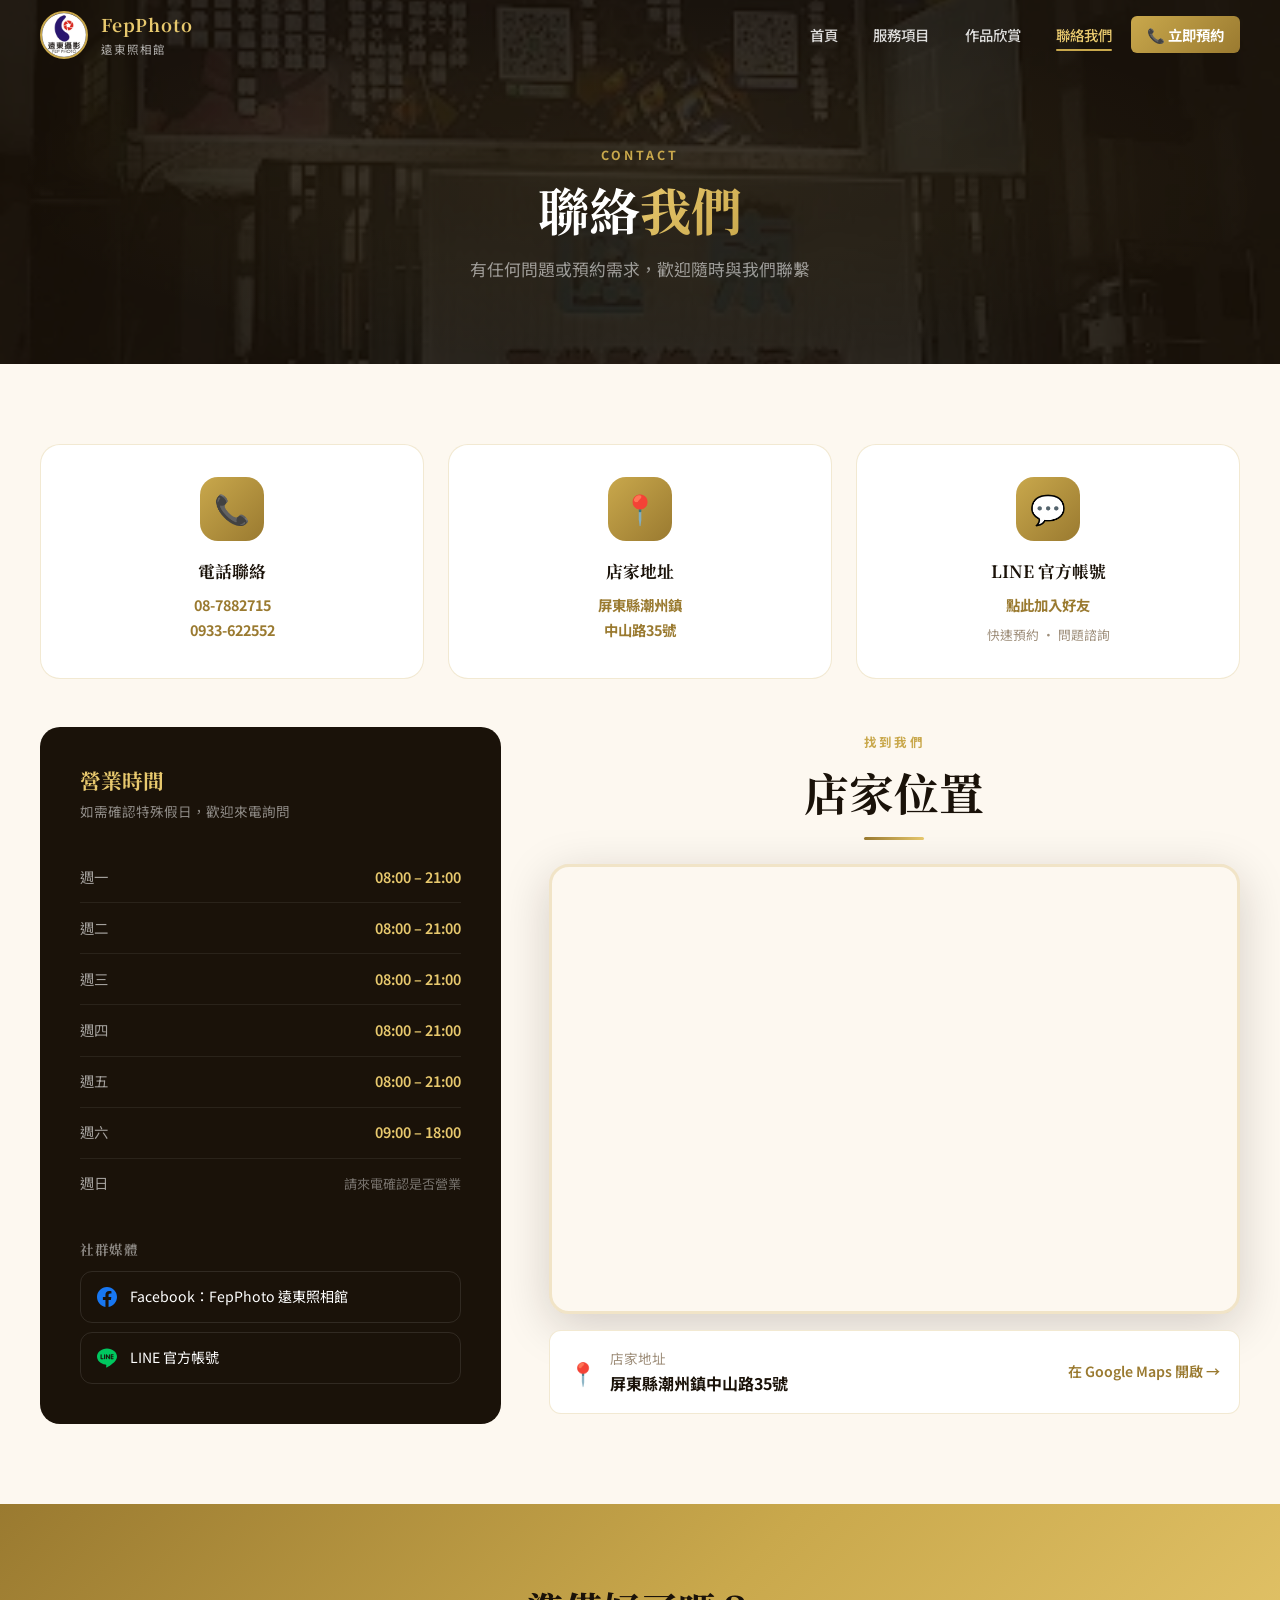
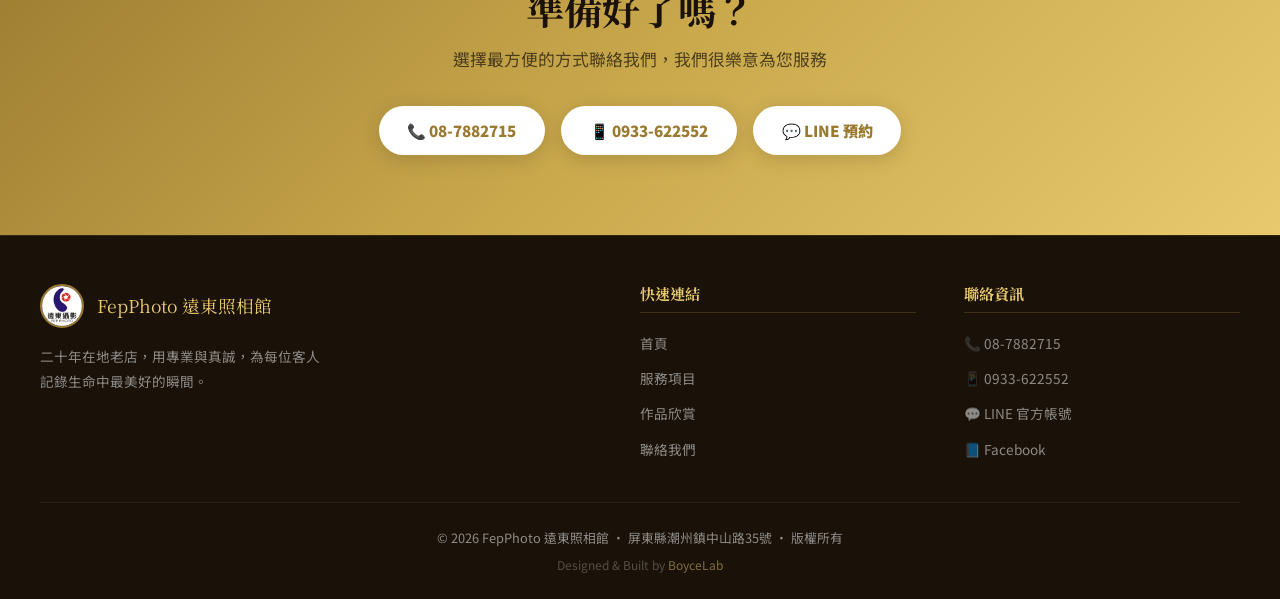
==== contact.html @ b2c31bcc "Initial commit" ====
<!DOCTYPE html>
<html lang="zh-TW">
<head>
  <meta charset="UTF-8">
  <meta name="viewport" content="width=device-width, initial-scale=1.0">
  <title>聯絡我們 | FepPhoto 遠東照相館</title>
  <meta name="description" content="聯絡FepPhoto遠東照相館。電話08-7882715、0933-622552，LINE官方帳號，或來店：屏東縣潮州鎮中山路35號。">
  <link rel="icon" href="assets/images/遠東logo.jpg" type="image/jpeg">
  <link rel="stylesheet" href="css/style.css">
  <style>
    .contact-full {
      padding: 80px 2rem;
      background: var(--cream);
    }
    .contact-full-inner {
      max-width: 1200px;
      margin: 0 auto;
    }
    .contact-top-grid {
      display: grid;
      grid-template-columns: 1fr 1fr 1fr;
      gap: 1.5rem;
      margin-bottom: 3rem;
    }
    .contact-top-card {
      background: var(--white);
      border: 1px solid var(--border);
      border-radius: var(--radius-lg);
      padding: 2rem;
      text-align: center;
      transition: var(--transition);
    }
    .contact-top-card:hover {
      border-color: var(--gold);
      transform: translateY(-4px);
      box-shadow: var(--shadow);
    }
    .contact-top-icon {
      width: 64px;
      height: 64px;
      background: linear-gradient(135deg, var(--gold), var(--gold-dark));
      border-radius: 18px;
      display: flex;
      align-items: center;
      justify-content: center;
      font-size: 1.8rem;
      margin: 0 auto 1rem;
    }
    .contact-top-title {
      font-family: 'Noto Serif TC', serif;
      font-size: 1.05rem;
      font-weight: 700;
      color: var(--dark);
      margin-bottom: 0.5rem;
    }
    .contact-top-value {
      color: var(--text-light);
      font-size: 0.9rem;
      line-height: 1.7;
    }
    .contact-top-value a {
      color: var(--gold-dark);
      font-weight: 700;
      transition: var(--transition);
      display: block;
    }
    .contact-top-value a:hover { color: var(--gold); }

    .contact-bottom-grid {
      display: grid;
      grid-template-columns: 1fr 1.5fr;
      gap: 3rem;
      align-items: start;
    }

    .hours-card {
      background: var(--dark);
      border-radius: var(--radius-lg);
      padding: 2.5rem;
      color: white;
    }
    .hours-card h3 {
      font-size: 1.3rem;
      color: var(--gold-light);
      margin-bottom: 0.4rem;
    }
    .hours-card p {
      color: rgba(255,255,255,0.5);
      font-size:0.85rem;
      margin-bottom: 1.8rem;
    }
    .hours-table { width: 100%; border-collapse: collapse; }
    .hours-table tr { border-bottom: 1px solid rgba(255,255,255,0.07); }
    .hours-table tr:last-child { border: none; }
    .hours-table td { padding: 0.8rem 0; font-size: 0.9rem; }
    .hours-table td:first-child { color: rgba(255,255,255,0.6); }
    .hours-table td:last-child { text-align: right; color: var(--gold-light); font-weight: 600; }
    .hours-table .special td:last-child { color: rgba(255,255,255,0.4); font-size: 0.82rem; font-weight: 400; }

    .social-section { margin-top: 2rem; }
    .social-section h4 { font-size: 0.85rem; color: rgba(255,255,255,0.5); margin-bottom: 0.8rem; letter-spacing: 0.05em; }
    .social-grid { display: flex; flex-direction: column; gap: 0.6rem; }
    .social-link-item {
      display: flex;
      align-items: center;
      gap: 0.8rem;
      padding: 0.8rem 1rem;
      border-radius: var(--radius);
      border: 1px solid rgba(255,255,255,0.1);
      color: white;
      font-size: 0.88rem;
      transition: var(--transition);
    }
    .social-link-item:hover { border-color: var(--gold); background: rgba(201,168,76,0.1); }

    .map-full { border-radius: var(--radius-lg); overflow: hidden; box-shadow: var(--shadow-hover); border: 3px solid var(--border); height: 450px; }
    .map-full iframe { width: 100%; height: 100%; border: none; }
    .map-address { margin-top: 1rem; padding: 1rem 1.2rem; background: var(--white); border-radius: var(--radius); border: 1px solid var(--border); display: flex; align-items: center; gap: 0.8rem; }
    .map-address a { color: var(--gold-dark); font-size: 0.88rem; font-weight: 600; }

    @media (max-width: 900px) {
      .contact-top-grid { grid-template-columns: 1fr; }
      .contact-bottom-grid { grid-template-columns: 1fr; }
    }
    @media (max-width: 600px) {
      .contact-top-grid { grid-template-columns: 1fr; }
    }
  </style>
</head>
<body>

  <!-- NAVBAR -->
  <nav class="navbar scrolled" id="navbar">
    <div class="nav-inner">
      <a href="index.html" class="nav-logo">
        <img src="assets/images/遠東logo.jpg" alt="FepPhoto Logo">
        <div class="nav-logo-text">
          <span class="nav-logo-en">FepPhoto</span>
          <span class="nav-logo-zh">遠東照相館</span>
        </div>
      </a>
      <ul class="nav-links" id="navLinks">
        <li><a href="index.html">首頁</a></li>
        <li><a href="services.html">服務項目</a></li>
        <li><a href="products.html">作品欣賞</a></li>
        <li><a href="contact.html" class="active">聯絡我們</a></li>
        <li><a href="tel:0878882715" class="nav-cta">📞 立即預約</a></li>
      </ul>
      <button class="nav-toggle" id="navToggle" aria-label="開啟選單">
        <span></span><span></span><span></span>
      </button>
    </div>
  </nav>

  <!-- PAGE HERO -->
  <section class="page-hero">
    <div style="position:absolute;inset:0;background-image:url('assets/images/店面圖.webp');background-size:cover;background-position:center;opacity:0.12;"></div>
    <span class="section-label" style="position:relative;">Contact</span>
    <h1 class="page-hero-title" style="position:relative;">聯絡<span>我們</span></h1>
    <p class="page-hero-subtitle" style="position:relative;">有任何問題或預約需求，歡迎隨時與我們聯繫</p>
  </section>

  <!-- CONTACT CONTENT -->
  <section class="contact-full">
    <div class="contact-full-inner">

      <!-- Top Cards -->
      <div class="contact-top-grid">
        <div class="contact-top-card reveal">
          <div class="contact-top-icon">📞</div>
          <div class="contact-top-title">電話聯絡</div>
          <div class="contact-top-value">
            <a href="tel:0878882715">08-7882715</a>
            <a href="tel:0933622552">0933-622552</a>
          </div>
        </div>
        <div class="contact-top-card reveal reveal-delay-2">
          <div class="contact-top-icon">📍</div>
          <div class="contact-top-title">店家地址</div>
          <div class="contact-top-value">
            <a href="https://maps.google.com/?q=屏東縣潮州鎮中山路35號" target="_blank" rel="noopener">
              屏東縣潮州鎮<br>中山路35號
            </a>
          </div>
        </div>
        <div class="contact-top-card reveal reveal-delay-3">
          <div class="contact-top-icon">💬</div>
          <div class="contact-top-title">LINE 官方帳號</div>
          <div class="contact-top-value">
            <a href="https://lin.ee/yuSKPWY" target="_blank" rel="noopener">點此加入好友</a>
            <span style="color:var(--text-muted); font-size:0.8rem; margin-top:0.4rem; display:block;">快速預約 · 問題諮詢</span>
          </div>
        </div>
      </div>

      <!-- Bottom Grid -->
      <div class="contact-bottom-grid">

        <!-- Hours + Social -->
        <div class="hours-card reveal">
          <h3>營業時間</h3>
          <p>如需確認特殊假日，歡迎來電詢問</p>
          <table class="hours-table">
            <tbody>
              <tr>
                <td>週一</td>
                <td>08:00 – 21:00</td>
              </tr>
              <tr>
                <td>週二</td>
                <td>08:00 – 21:00</td>
              </tr>
              <tr>
                <td>週三</td>
                <td>08:00 – 21:00</td>
              </tr>
              <tr>
                <td>週四</td>
                <td>08:00 – 21:00</td>
              </tr>
              <tr>
                <td>週五</td>
                <td>08:00 – 21:00</td>
              </tr>
              <tr>
                <td>週六</td>
                <td>09:00 – 18:00</td>
              </tr>
              <tr class="special">
                <td>週日</td>
                <td>請來電確認是否營業</td>
              </tr>
            </tbody>
          </table>

          <div class="social-section">
            <h4>社群媒體</h4>
            <div class="social-grid">
              <a href="https://www.facebook.com/fepphoto/?locale=zh_TW" target="_blank" rel="noopener" class="social-link-item">
                <svg width="20" height="20" viewBox="0 0 24 24" fill="#1877f2"><path d="M24 12.073c0-6.627-5.373-12-12-12s-12 5.373-12 12c0 5.99 4.388 10.954 10.125 11.854v-8.385H7.078v-3.47h3.047V9.43c0-3.007 1.792-4.669 4.533-4.669 1.312 0 2.686.235 2.686.235v2.953H15.83c-1.491 0-1.956.925-1.956 1.874v2.25h3.328l-.532 3.47h-2.796v8.385C19.612 23.027 24 18.062 24 12.073z"/></svg>
                Facebook：FepPhoto 遠東照相館
              </a>
              <a href="https://lin.ee/yuSKPWY" target="_blank" rel="noopener" class="social-link-item">
                <svg width="20" height="20" viewBox="0 0 24 24" fill="#00c75f"><path d="M19.365 9.863c.349 0 .63.285.63.631 0 .345-.281.63-.63.63H17.61v1.125h1.755c.349 0 .63.283.63.63 0 .344-.281.629-.63.629h-2.386c-.345 0-.627-.285-.627-.629V8.108c0-.345.282-.63.63-.63h2.386c.349 0 .63.285.63.63 0 .349-.281.63-.63.63H17.61v1.125h1.755zm-3.855 3.016c0 .27-.174.51-.432.596-.064.021-.133.031-.199.031-.211 0-.391-.09-.51-.25l-2.443-3.317v2.94c0 .344-.279.629-.631.629-.346 0-.626-.285-.626-.629V8.108c0-.27.173-.51.43-.595.06-.023.136-.033.194-.033.195 0 .375.104.495.254l2.462 3.33V8.108c0-.345.282-.63.63-.63.345 0 .63.285.63.63v4.771zm-5.741 0c0 .344-.282.629-.631.629-.345 0-.627-.285-.627-.629V8.108c0-.345.282-.63.627-.63.349 0 .631.285.631.63v4.771zm-2.466.629H4.917c-.345 0-.63-.285-.63-.629V8.108c0-.345.285-.63.63-.63.348 0 .63.285.63.63v4.141h1.756c.348 0 .629.283.629.63 0 .344-.281.629-.629.629M24 10.314C24 4.943 18.615.572 12 .572S0 4.943 0 10.314c0 4.811 4.27 8.842 10.035 9.608.391.082.923.258 1.058.59.12.301.079.766.038 1.08l-.164 1.02c-.045.301-.24 1.186 1.049.645 1.291-.539 6.916-4.078 9.436-6.975C23.176 14.393 24 12.458 24 10.314"/></svg>
                LINE 官方帳號
              </a>
            </div>
          </div>
        </div>

        <!-- Map -->
        <div class="reveal reveal-delay-2">
          <div class="text-center" style="margin-bottom:1.5rem;">
            <span class="section-label">找到我們</span>
            <h2 class="section-title">店家位置</h2>
            <div class="gold-divider"></div>
          </div>
          <div class="map-full">
            <iframe
              src="https://www.google.com/maps/embed?pb=!1m18!1m12!1m3!1d3678.0!2d120.5418!3d22.5513!2m3!1f0!2f0!3f0!3m2!1i1024!2i768!4f13.1!3m3!1m2!1s0x346e9d5b0c9d0001%3A0x0!2z5bCP5p2x5BW95Zyw5bee6K235b2V5Lit5bGx6Lev35omP!5e0!3m2!1szh-TW!2stw!4v1699000000000!5m2!1szh-TW!2stw&q=屏東縣潮州鎮中山路35號+遠東照相館"
              allowfullscreen=""
              loading="lazy"
              referrerpolicy="no-referrer-when-downgrade"
              title="遠東照相館地圖">
            </iframe>
          </div>
          <div class="map-address">
            <span style="font-size:1.4rem;">📍</span>
            <div>
              <div style="font-size:0.85rem; color:var(--text-muted);">店家地址</div>
              <div style="font-weight:700; color:var(--dark);">屏東縣潮州鎮中山路35號</div>
            </div>
            <a href="https://maps.google.com/?q=屏東縣潮州鎮中山路35號+遠東照相館" target="_blank" rel="noopener" style="margin-left:auto;">在 Google Maps 開啟 →</a>
          </div>
        </div>
      </div>

    </div>
  </section>

  <!-- CTA BANNER -->
  <section class="cta-banner">
    <h2>準備好了嗎？</h2>
    <p>選擇最方便的方式聯絡我們，我們很樂意為您服務</p>
    <div style="display:flex; gap:1rem; justify-content:center; flex-wrap:wrap;">
      <a href="tel:0878882715" class="btn btn-white">📞 08-7882715</a>
      <a href="tel:0933622552" class="btn btn-white">📱 0933-622552</a>
      <a href="https://lin.ee/yuSKPWY" target="_blank" rel="noopener" class="btn btn-white">💬 LINE 預約</a>
    </div>
  </section>

  <!-- FOOTER -->
  <footer class="footer">
    <div class="footer-inner">
      <div>
        <div class="footer-brand-logo">
          <img src="assets/images/遠東logo.jpg" alt="FepPhoto Logo">
          <span class="footer-brand-name">FepPhoto 遠東照相館</span>
        </div>
        <p class="footer-desc">二十年在地老店，用專業與真誠，為每位客人記錄生命中最美好的瞬間。</p>
      </div>
      <div class="footer-col">
        <h4>快速連結</h4>
        <ul>
          <li><a href="index.html">首頁</a></li>
          <li><a href="services.html">服務項目</a></li>
          <li><a href="products.html">作品欣賞</a></li>
          <li><a href="contact.html">聯絡我們</a></li>
        </ul>
      </div>
      <div class="footer-col">
        <h4>聯絡資訊</h4>
        <ul>
          <li><a href="tel:0878882715">📞 08-7882715</a></li>
          <li><a href="tel:0933622552">📱 0933-622552</a></li>
          <li><a href="https://lin.ee/yuSKPWY" target="_blank">💬 LINE 官方帳號</a></li>
          <li><a href="https://www.facebook.com/fepphoto/?locale=zh_TW" target="_blank">📘 Facebook</a></li>
        </ul>
      </div>
    </div>
    <div class="footer-bottom">
      <p>© 2026 FepPhoto 遠東照相館 · 屏東縣潮州鎮中山路35號 · 版權所有</p>
      <p style="margin-top:0.4rem; font-size:0.75rem; opacity:0.5;">Designed &amp; Built by <a href="https://www.boycelab.com/" target="_blank" rel="noopener" style="color:var(--gold-light); opacity:1;">BoyceLab</a></p>
    </div>
  </footer>

  <script src="js/main.js"></script>
</body>
</html>
---- css/style.css ----
/* ============================================
   FepPhoto 遠東照相館 - Main Stylesheet
   ============================================ */

@import url('https://fonts.googleapis.com/css2?family=Noto+Serif+TC:wght@300;400;500;600;700&family=Noto+Sans+TC:wght@300;400;500;700&display=swap');

/* === CSS Variables === */
:root {
  --gold: #c9a84c;
  --gold-light: #e8c96e;
  --gold-dark: #9a7a30;
  --cream: #fdf8f0;
  --dark: #1a1209;
  --dark-2: #2d2010;
  --dark-3: #3f2f18;
  --text-main: #2a1f0e;
  --text-light: #6b5d4f;
  --text-muted: #9e8e7a;
  --white: #ffffff;
  --section-bg: #fdf8f0;
  --card-bg: #fff;
  --border: rgba(201,168,76,0.25);
  --shadow: 0 4px 32px rgba(26,18,9,0.10);
  --shadow-hover: 0 12px 48px rgba(26,18,9,0.18);
  --radius: 12px;
  --radius-lg: 20px;
  --transition: all 0.35s cubic-bezier(0.4, 0, 0.2, 1);
  --nav-h: 70px;
}

/* === Reset & Base === */
*, *::before, *::after { box-sizing: border-box; margin: 0; padding: 0; }

html {
  scroll-behavior: smooth;
  font-size: 16px;
}

body {
  font-family: 'Noto Sans TC', sans-serif;
  color: var(--text-main);
  background: var(--cream);
  line-height: 1.7;
  overflow-x: hidden;
}

img { max-width: 100%; height: auto; display: block; }
a { color: inherit; text-decoration: none; }
ul { list-style: none; }

/* === Typography === */
h1, h2, h3, h4 {
  font-family: 'Noto Serif TC', serif;
  line-height: 1.3;
}

.section-label {
  display: inline-block;
  font-size: 0.78rem;
  font-weight: 700;
  letter-spacing: 0.25em;
  text-transform: uppercase;
  color: var(--gold);
  margin-bottom: 0.6rem;
}

.section-title {
  font-size: clamp(1.8rem, 4vw, 2.8rem);
  color: var(--dark);
  margin-bottom: 1rem;
}

.section-desc {
  font-size: 1.05rem;
  color: var(--text-light);
  max-width: 560px;
  margin: 0 auto 2.5rem;
}

.text-center { text-align: center; }

/* === Gold Divider === */
.gold-divider {
  width: 60px;
  height: 3px;
  background: linear-gradient(90deg, var(--gold-dark), var(--gold-light));
  margin: 0.8rem auto 1.5rem;
  border-radius: 2px;
}

/* === Buttons === */
.btn {
  display: inline-flex;
  align-items: center;
  gap: 0.5rem;
  padding: 0.75rem 1.8rem;
  border-radius: 50px;
  font-family: 'Noto Sans TC', sans-serif;
  font-weight: 700;
  font-size: 0.95rem;
  cursor: pointer;
  border: none;
  transition: var(--transition);
  white-space: nowrap;
}

.btn-gold {
  background: linear-gradient(135deg, var(--gold), var(--gold-dark));
  color: var(--white);
  box-shadow: 0 4px 20px rgba(201,168,76,0.4);
}
.btn-gold:hover {
  background: linear-gradient(135deg, var(--gold-light), var(--gold));
  box-shadow: 0 6px 28px rgba(201,168,76,0.55);
  transform: translateY(-2px);
}

.btn-outline {
  background: transparent;
  color: var(--gold);
  border: 2px solid var(--gold);
}
.btn-outline:hover {
  background: var(--gold);
  color: var(--white);
  transform: translateY(-2px);
}

.btn-white {
  background: var(--white);
  color: var(--dark);
  box-shadow: 0 4px 20px rgba(0,0,0,0.15);
}
.btn-white:hover {
  box-shadow: 0 6px 28px rgba(0,0,0,0.22);
  transform: translateY(-2px);
}

/* ============================================
   NAVBAR
   ============================================ */
.navbar {
  position: fixed;
  top: 0; left: 0; right: 0;
  height: var(--nav-h);
  z-index: 1000;
  transition: var(--transition);
  padding: 0 2rem;
}

.navbar.scrolled {
  background: rgba(26, 18, 9, 0.96);
  backdrop-filter: blur(12px);
  box-shadow: 0 2px 20px rgba(0,0,0,0.3);
}

.nav-inner {
  max-width: 1200px;
  margin: 0 auto;
  height: 100%;
  display: flex;
  align-items: center;
  justify-content: space-between;
}

.nav-logo {
  display: flex;
  align-items: center;
  gap: 0.8rem;
}

.nav-logo img {
  height: 48px;
  width: 48px;
  object-fit: contain;
  border-radius: 50%;
  border: 2px solid var(--gold);
}

.nav-logo-text {
  display: flex;
  flex-direction: column;
}

.nav-logo-en {
  font-family: 'Noto Serif TC', serif;
  font-weight: 700;
  font-size: 1.1rem;
  color: var(--gold-light);
  letter-spacing: 0.05em;
}
.nav-logo-zh {
  font-size: 0.72rem;
  color: rgba(255,255,255,0.65);
  letter-spacing: 0.1em;
}

.nav-links {
  display: flex;
  align-items: center;
  gap: 0.2rem;
}

.nav-links a {
  padding: 0.5rem 1rem;
  border-radius: 6px;
  color: rgba(255,255,255,0.85);
  font-size: 0.9rem;
  font-weight: 500;
  transition: var(--transition);
  position: relative;
}
.nav-links a::after {
  content: '';
  position: absolute;
  bottom: 2px; left: 50%; right: 50%;
  height: 2px;
  background: var(--gold);
  transition: var(--transition);
  border-radius: 2px;
}
.nav-links a:hover, .nav-links a.active {
  color: var(--gold-light);
}
.nav-links a:hover::after, .nav-links a.active::after {
  left: 1rem; right: 1rem;
}

.nav-cta {
  padding: 0.5rem 1.2rem;
  background: linear-gradient(135deg, var(--gold), var(--gold-dark));
  border-radius: 50px;
  color: var(--white) !important;
  font-weight: 700 !important;
}
.nav-cta::after { display: none; }
.nav-cta:hover {
  color: var(--white) !important;
  box-shadow: 0 4px 16px rgba(201,168,76,0.5);
  transform: translateY(-1px);
}

/* Hamburger */
.nav-toggle {
  display: none;
  flex-direction: column;
  gap: 5px;
  cursor: pointer;
  padding: 4px;
}
.nav-toggle span {
  display: block;
  width: 24px;
  height: 2px;
  background: var(--white);
  border-radius: 2px;
  transition: var(--transition);
}
.nav-toggle.open span:nth-child(1) { transform: translateY(7px) rotate(45deg); }
.nav-toggle.open span:nth-child(2) { opacity: 0; }
.nav-toggle.open span:nth-child(3) { transform: translateY(-7px) rotate(-45deg); }

/* ============================================
   HERO SECTION
   ============================================ */
.hero {
  position: relative;
  min-height: 100vh;
  display: flex;
  align-items: center;
  overflow: hidden;
  background: var(--dark);
}

.hero-bg {
  position: absolute;
  inset: 0;
  background-image: url('../assets/images/店面圖.webp');
  background-size: cover;
  background-position: center;
  opacity: 0.35;
  transform: scale(1.05);
  animation: heroZoom 12s ease-in-out infinite alternate;
}

@keyframes heroZoom {
  from { transform: scale(1.05); }
  to { transform: scale(1.12); }
}

.hero-overlay {
  position: absolute;
  inset: 0;
  background: linear-gradient(
    135deg,
    rgba(26,18,9,0.85) 0%,
    rgba(26,18,9,0.6) 50%,
    rgba(26,18,9,0.75) 100%
  );
}

.hero-content {
  position: relative;
  z-index: 2;
  max-width: 1200px;
  margin: 0 auto;
  padding: 0 2rem;
  padding-top: var(--nav-h);
}

.hero-badge {
  display: inline-flex;
  align-items: center;
  gap: 0.5rem;
  background: rgba(201,168,76,0.15);
  border: 1px solid rgba(201,168,76,0.4);
  color: var(--gold-light);
  padding: 0.4rem 1rem;
  border-radius: 50px;
  font-size: 0.82rem;
  font-weight: 700;
  letter-spacing: 0.1em;
  margin-bottom: 1.5rem;
  animation: fadeInDown 0.8s ease forwards;
}

.hero h1 {
  font-size: clamp(2.2rem, 6vw, 4.2rem);
  color: var(--white);
  margin-bottom: 0.5rem;
  animation: fadeInUp 0.9s ease 0.1s both;
}

.hero h1 span {
  background: linear-gradient(135deg, var(--gold-light), var(--gold));
  -webkit-background-clip: text;
  -webkit-text-fill-color: transparent;
  background-clip: text;
}

.hero-subtitle {
  font-size: clamp(1rem, 2.5vw, 1.35rem);
  color: rgba(255,255,255,0.75);
  font-weight: 300;
  margin-bottom: 2rem;
  animation: fadeInUp 0.9s ease 0.2s both;
}

.hero-desc {
  font-size: 1rem;
  color: rgba(255,255,255,0.6);
  max-width: 520px;
  margin-bottom: 2.5rem;
  animation: fadeInUp 0.9s ease 0.3s both;
}

.hero-actions {
  display: flex;
  gap: 1rem;
  flex-wrap: wrap;
  animation: fadeInUp 0.9s ease 0.4s both;
}

.hero-stats {
  display: flex;
  gap: 3rem;
  margin-top: 4rem;
  animation: fadeInUp 0.9s ease 0.5s both;
  flex-wrap: wrap;
}

.hero-stat-num {
  font-family: 'Noto Serif TC', serif;
  font-size: 2.5rem;
  font-weight: 700;
  color: var(--gold-light);
  display: block;
  line-height: 1;
}
.hero-stat-label {
  font-size: 0.82rem;
  color: rgba(255,255,255,0.55);
  letter-spacing: 0.05em;
  margin-top: 0.3rem;
}

/* Scroll hint */
.scroll-hint {
  position: absolute;
  bottom: 2rem;
  left: 50%;
  transform: translateX(-50%);
  display: flex;
  flex-direction: column;
  align-items: center;
  gap: 0.4rem;
  color: rgba(255,255,255,0.45);
  font-size: 0.75rem;
  letter-spacing: 0.1em;
  animation: bounce 2s infinite;
  z-index: 2;
}
.scroll-hint::after {
  content: '';
  width: 1px;
  height: 40px;
  background: linear-gradient(to bottom, rgba(201,168,76,0.6), transparent);
}

@keyframes bounce {
  0%, 100% { transform: translateX(-50%) translateY(0); }
  50% { transform: translateX(-50%) translateY(-8px); }
}

/* ============================================
   ABOUT SECTION
   ============================================ */
.about {
  padding: 100px 2rem;
  background: var(--cream);
}

.about-inner {
  max-width: 1200px;
  margin: 0 auto;
  display: grid;
  grid-template-columns: 1fr 1fr;
  gap: 5rem;
  align-items: center;
}

.about-images {
  position: relative;
}

.about-img-main {
  width: 100%;
  height: 480px;
  object-fit: cover;
  border-radius: var(--radius-lg);
  box-shadow: var(--shadow-hover);
}

.about-img-float {
  position: absolute;
  bottom: -40px;
  right: -30px;
  width: 200px;
  height: 200px;
  object-fit: cover;
  border-radius: var(--radius);
  border: 5px solid var(--cream);
  box-shadow: var(--shadow-hover);
}

.about-badge {
  position: absolute;
  top: -20px;
  left: -20px;
  background: linear-gradient(135deg, var(--gold), var(--gold-dark));
  color: var(--white);
  padding: 1rem 1.5rem;
  border-radius: var(--radius);
  text-align: center;
  box-shadow: 0 8px 32px rgba(201,168,76,0.45);
}
.about-badge-num {
  font-family: 'Noto Serif TC', serif;
  font-size: 2.5rem;
  font-weight: 700;
  line-height: 1;
  display: block;
}
.about-badge-text {
  font-size: 0.75rem;
  opacity: 0.9;
  letter-spacing: 0.1em;
}

.about-content h2 { margin-bottom: 1.2rem; }

.about-text {
  color: var(--text-light);
  line-height: 1.9;
  margin-bottom: 1.2rem;
}

.about-values {
  display: grid;
  grid-template-columns: 1fr 1fr;
  gap: 1rem;
  margin: 2rem 0;
}

.about-value-item {
  display: flex;
  align-items: flex-start;
  gap: 0.8rem;
  padding: 1rem;
  background: var(--white);
  border-radius: var(--radius);
  border: 1px solid var(--border);
  transition: var(--transition);
}
.about-value-item:hover {
  transform: translateY(-2px);
  box-shadow: var(--shadow);
  border-color: var(--gold);
}

.about-value-icon {
  width: 40px;
  height: 40px;
  background: linear-gradient(135deg, var(--gold), var(--gold-dark));
  border-radius: 10px;
  display: flex;
  align-items: center;
  justify-content: center;
  color: white;
  font-size: 1.1rem;
  flex-shrink: 0;
}

.about-value-title {
  font-weight: 700;
  font-size: 0.9rem;
  color: var(--dark);
  margin-bottom: 0.2rem;
}
.about-value-desc {
  font-size: 0.8rem;
  color: var(--text-muted);
}

/* ============================================
   SERVICES SECTION
   ============================================ */
.services {
  padding: 100px 2rem;
  background: var(--dark);
  position: relative;
  overflow: hidden;
}

.services::before {
  content: '';
  position: absolute;
  inset: 0;
  background-image: url('../assets/images/攝影棚以及器具.webp');
  background-size: cover;
  background-position: center;
  opacity: 0.06;
}

.services-inner {
  max-width: 1200px;
  margin: 0 auto;
  position: relative;
  z-index: 1;
}

.services .section-title { color: var(--white); }
.services .section-desc { color: rgba(255,255,255,0.55); }
.services .gold-divider { margin: 0.8rem auto 1.5rem; }

.services-grid {
  display: grid;
  grid-template-columns: repeat(auto-fill, minmax(260px, 1fr));
  gap: 1.5rem;
  margin-top: 3rem;
}

.service-card {
  background: rgba(255,255,255,0.05);
  border: 1px solid rgba(201,168,76,0.2);
  border-radius: var(--radius-lg);
  padding: 2rem;
  transition: var(--transition);
  position: relative;
  overflow: hidden;
}
.service-card::before {
  content: '';
  position: absolute;
  top: 0; left: 0; right: 0;
  height: 3px;
  background: linear-gradient(90deg, var(--gold-dark), var(--gold-light));
  transform: scaleX(0);
  transition: var(--transition);
}
.service-card:hover {
  background: rgba(255,255,255,0.08);
  border-color: rgba(201,168,76,0.45);
  transform: translateY(-5px);
  box-shadow: 0 20px 50px rgba(0,0,0,0.3);
}
.service-card:hover::before { transform: scaleX(1); }

.service-icon {
  width: 56px;
  height: 56px;
  background: linear-gradient(135deg, rgba(201,168,76,0.2), rgba(201,168,76,0.1));
  border: 1px solid rgba(201,168,76,0.35);
  border-radius: 14px;
  display: flex;
  align-items: center;
  justify-content: center;
  font-size: 1.5rem;
  margin-bottom: 1.2rem;
  transition: var(--transition);
}
.service-card:hover .service-icon {
  background: linear-gradient(135deg, var(--gold), var(--gold-dark));
  border-color: transparent;
}

.service-name {
  font-family: 'Noto Serif TC', serif;
  font-size: 1.1rem;
  font-weight: 700;
  color: var(--white);
  margin-bottom: 0.5rem;
}

.service-desc {
  font-size: 0.85rem;
  color: rgba(255,255,255,0.5);
  line-height: 1.7;
}

/* ============================================
   GALLERY SECTION
   ============================================ */
.gallery {
  padding: 100px 2rem;
  background: var(--cream);
}

.gallery-inner {
  max-width: 1200px;
  margin: 0 auto;
}

.gallery-grid {
  display: grid;
  grid-template-columns: repeat(3, 1fr);
  grid-template-rows: auto;
  gap: 1rem;
  margin-top: 3rem;
}

.gallery-item {
  position: relative;
  overflow: hidden;
  border-radius: var(--radius);
  cursor: pointer;
}

.gallery-item img {
  width: 100%;
  height: 100%;
  object-fit: cover;
  transition: transform 0.5s ease;
}
.gallery-item:hover img { transform: scale(1.07); }

.gallery-item.large {
  grid-column: span 2;
  grid-row: span 2;
}
.gallery-item .gallery-info {
  position: absolute;
  inset: 0;
  background: linear-gradient(to top, rgba(26,18,9,0.85) 0%, transparent 60%);
  display: flex;
  align-items: flex-end;
  padding: 1.2rem;
  opacity: 0;
  transition: var(--transition);
}
.gallery-item:hover .gallery-info { opacity: 1; }
.gallery-info-text {
  color: white;
  font-size: 0.9rem;
  font-weight: 700;
}

/* ============================================
   WHY US / FEATURES
   ============================================ */
.features {
  padding: 100px 2rem;
  background: linear-gradient(135deg, var(--dark) 0%, var(--dark-2) 100%);
}

.features-inner {
  max-width: 1200px;
  margin: 0 auto;
}

.features .section-title { color: var(--white); }
.features .section-desc { color: rgba(255,255,255,0.55); }

.features-grid {
  display: grid;
  grid-template-columns: repeat(auto-fit, minmax(220px, 1fr));
  gap: 2rem;
  margin-top: 3rem;
}

.feature-item {
  text-align: center;
  padding: 2.5rem 1.5rem;
  border-radius: var(--radius-lg);
  border: 1px solid rgba(201,168,76,0.15);
  background: rgba(255,255,255,0.03);
  transition: var(--transition);
}
.feature-item:hover {
  border-color: rgba(201,168,76,0.4);
  background: rgba(255,255,255,0.06);
  transform: translateY(-4px);
}

.feature-icon {
  font-size: 2.5rem;
  margin-bottom: 1rem;
  display: block;
}
.feature-title {
  font-family: 'Noto Serif TC', serif;
  font-size: 1.15rem;
  color: var(--gold-light);
  margin-bottom: 0.7rem;
}
.feature-desc {
  font-size: 0.875rem;
  color: rgba(255,255,255,0.5);
  line-height: 1.75;
}

/* ============================================
   CONTACT SECTION
   ============================================ */
.contact {
  padding: 100px 2rem;
  background: var(--cream);
}

.contact-inner {
  max-width: 1200px;
  margin: 0 auto;
  display: grid;
  grid-template-columns: 1fr 1.3fr;
  gap: 4rem;
  align-items: start;
}

.contact-info-card {
  background: var(--dark);
  border-radius: var(--radius-lg);
  padding: 3rem;
  color: var(--white);
  position: sticky;
  top: calc(var(--nav-h) + 1rem);
}

.contact-info-card h3 {
  font-size: 1.6rem;
  color: var(--gold-light);
  margin-bottom: 0.5rem;
}
.contact-info-card p {
  color: rgba(255,255,255,0.55);
  font-size: 0.9rem;
  margin-bottom: 2rem;
}

.contact-item {
  display: flex;
  align-items: flex-start;
  gap: 1rem;
  padding: 1.2rem 0;
  border-bottom: 1px solid rgba(255,255,255,0.07);
}
.contact-item:last-of-type { border: none; }

.contact-item-icon {
  width: 44px;
  height: 44px;
  background: linear-gradient(135deg, var(--gold), var(--gold-dark));
  border-radius: 12px;
  display: flex;
  align-items: center;
  justify-content: center;
  font-size: 1.1rem;
  flex-shrink: 0;
}

.contact-item-label {
  font-size: 0.75rem;
  color: rgba(255,255,255,0.45);
  letter-spacing: 0.08em;
  margin-bottom: 0.2rem;
}
.contact-item-value {
  font-size: 0.95rem;
  color: var(--white);
  font-weight: 500;
}
.contact-item-value a {
  color: var(--gold-light);
  transition: var(--transition);
}
.contact-item-value a:hover { color: var(--gold); }

.social-links {
  display: flex;
  gap: 0.8rem;
  margin-top: 2rem;
}

.social-btn {
  display: inline-flex;
  align-items: center;
  gap: 0.5rem;
  padding: 0.6rem 1.2rem;
  border-radius: 50px;
  font-size: 0.85rem;
  font-weight: 700;
  transition: var(--transition);
  border: 1px solid rgba(255,255,255,0.15);
  color: var(--white);
}
.social-btn:hover { transform: translateY(-2px); }
.social-btn.fb { background: rgba(24,119,242,0.2); border-color: rgba(24,119,242,0.4); }
.social-btn.fb:hover { background: #1877f2; }
.social-btn.line { background: rgba(0,199,95,0.2); border-color: rgba(0,199,95,0.4); }
.social-btn.line:hover { background: #00c75f; }

.map-container {
  border-radius: var(--radius-lg);
  overflow: hidden;
  box-shadow: var(--shadow-hover);
  border: 3px solid var(--border);
  height: 380px;
}

.map-container iframe {
  width: 100%;
  height: 100%;
  border: none;
}

.hours-grid {
  margin-top: 1.5rem;
  display: flex;
  flex-direction: column;
  gap: 0.4rem;
}
.hours-row {
  display: flex;
  justify-content: space-between;
  font-size: 0.85rem;
}
.hours-day { color: rgba(255,255,255,0.6); }
.hours-time { color: var(--gold-light); font-weight: 500; }
.hours-special { color: rgba(255,255,255,0.4); font-size: 0.8rem; }

/* ============================================
   FOOTER
   ============================================ */
.footer {
  background: var(--dark);
  color: rgba(255,255,255,0.5);
  padding: 3rem 2rem 1.5rem;
  border-top: 1px solid rgba(201,168,76,0.15);
}

.footer-inner {
  max-width: 1200px;
  margin: 0 auto;
  display: grid;
  grid-template-columns: 2fr 1fr 1fr;
  gap: 3rem;
  padding-bottom: 2rem;
  border-bottom: 1px solid rgba(255,255,255,0.07);
}

.footer-brand-logo {
  display: flex;
  align-items: center;
  gap: 0.8rem;
  margin-bottom: 1rem;
}
.footer-brand-logo img {
  height: 44px;
  width: 44px;
  object-fit: contain;
  border-radius: 50%;
  border: 2px solid var(--gold-dark);
}
.footer-brand-name {
  font-family: 'Noto Serif TC', serif;
  font-size: 1.1rem;
  color: var(--gold-light);
}

.footer-desc {
  font-size: 0.85rem;
  line-height: 1.8;
  max-width: 280px;
}

.footer-col h4 {
  font-family: 'Noto Serif TC', serif;
  font-size: 0.95rem;
  color: var(--gold-light);
  margin-bottom: 1rem;
  padding-bottom: 0.5rem;
  border-bottom: 1px solid rgba(201,168,76,0.2);
}
.footer-col ul li {
  margin-bottom: 0.5rem;
}
.footer-col ul li a {
  font-size: 0.85rem;
  color: rgba(255,255,255,0.5);
  transition: var(--transition);
}
.footer-col ul li a:hover { color: var(--gold-light); padding-left: 4px; }

.footer-bottom {
  padding-top: 1.5rem;
  text-align: center;
  font-size: 0.8rem;
}

/* ============================================
   ANIMATIONS
   ============================================ */
@keyframes fadeInUp {
  from { opacity: 0; transform: translateY(30px); }
  to { opacity: 1; transform: translateY(0); }
}
@keyframes fadeInDown {
  from { opacity: 0; transform: translateY(-20px); }
  to { opacity: 1; transform: translateY(0); }
}

.reveal {
  opacity: 0;
  transform: translateY(40px);
  transition: opacity 0.7s ease, transform 0.7s ease;
}
.reveal.visible {
  opacity: 1;
  transform: translateY(0);
}
.reveal-delay-1 { transition-delay: 0.1s; }
.reveal-delay-2 { transition-delay: 0.2s; }
.reveal-delay-3 { transition-delay: 0.3s; }
.reveal-delay-4 { transition-delay: 0.4s; }

/* ============================================
   RESPONSIVE
   ============================================ */
@media (max-width: 1024px) {
  .about-inner { grid-template-columns: 1fr; gap: 3rem; }
  .about-images { order: -1; }
  .about-img-float { width: 150px; height: 150px; right: 0; }
  .about-badge { top: -15px; left: 0; }
  .contact-inner { grid-template-columns: 1fr; }
  .contact-info-card { position: static; }
  .footer-inner { grid-template-columns: 1fr 1fr; }
}

@media (max-width: 768px) {
  .nav-links { display: none; }
  .nav-toggle { display: flex; }

  .nav-links.mobile-open {
    display: flex;
    flex-direction: column;
    position: fixed;
    top: var(--nav-h);
    left: 0; right: 0;
    background: rgba(26,18,9,0.98);
    backdrop-filter: blur(12px);
    padding: 1.5rem 2rem;
    border-top: 1px solid rgba(201,168,76,0.2);
    gap: 0;
  }
  .nav-links.mobile-open a {
    padding: 1rem 0;
    border-bottom: 1px solid rgba(255,255,255,0.06);
    border-radius: 0;
  }
  .nav-links.mobile-open a::after { display: none; }

  .hero h1 { font-size: clamp(1.8rem, 8vw, 2.8rem); }
  .hero-stats { gap: 2rem; }
  .gallery-grid { grid-template-columns: 1fr 1fr; }
  .gallery-item.large { grid-column: span 2; }
  .features-grid { grid-template-columns: 1fr 1fr; }
  .about-values { grid-template-columns: 1fr; }
  .footer-inner { grid-template-columns: 1fr; gap: 2rem; }
}

@media (max-width: 480px) {
  .gallery-grid { grid-template-columns: 1fr; }
  .gallery-item.large { grid-column: span 1; }
  .features-grid { grid-template-columns: 1fr; }
  .hero-actions { flex-direction: column; }
  .about-img-float { display: none; }
}

/* ============================================
   PAGE HERO (for sub-pages)
   ============================================ */
.page-hero {
  padding: 140px 2rem 80px;
  background: var(--dark);
  text-align: center;
  position: relative;
  overflow: hidden;
}
.page-hero::before {
  content: '';
  position: absolute;
  inset: 0;
  background: radial-gradient(ellipse at center, rgba(201,168,76,0.08) 0%, transparent 70%);
}
.page-hero-title {
  font-family: 'Noto Serif TC', serif;
  font-size: clamp(2rem, 5vw, 3.2rem);
  color: var(--white);
  margin-bottom: 0.8rem;
  position: relative;
}
.page-hero-title span {
  background: linear-gradient(135deg, var(--gold-light), var(--gold));
  -webkit-background-clip: text;
  -webkit-text-fill-color: transparent;
  background-clip: text;
}
.page-hero-subtitle {
  color: rgba(255,255,255,0.55);
  font-size: 1.05rem;
  max-width: 500px;
  margin: 0 auto;
  position: relative;
}

/* ============================================
   PRODUCTS PAGE
   ============================================ */
.products-section {
  padding: 80px 2rem;
  background: var(--cream);
}
.products-inner { max-width: 1200px; margin: 0 auto; }

.category-tabs {
  display: flex;
  gap: 0.5rem;
  margin-bottom: 3rem;
  flex-wrap: wrap;
  justify-content: center;
}
.tab-btn {
  padding: 0.55rem 1.4rem;
  border-radius: 50px;
  border: 1.5px solid var(--border);
  background: transparent;
  color: var(--text-light);
  font-family: 'Noto Sans TC', sans-serif;
  font-size: 0.88rem;
  font-weight: 500;
  cursor: pointer;
  transition: var(--transition);
}
.tab-btn:hover, .tab-btn.active {
  background: var(--gold);
  border-color: var(--gold);
  color: var(--white);
}

.products-grid {
  display: grid;
  grid-template-columns: repeat(auto-fill, minmax(300px, 1fr));
  gap: 1.8rem;
}

.product-card {
  background: var(--white);
  border-radius: var(--radius-lg);
  overflow: hidden;
  border: 1px solid var(--border);
  transition: var(--transition);
  box-shadow: 0 2px 16px rgba(26,18,9,0.06);
}
.product-card:hover {
  transform: translateY(-6px);
  box-shadow: var(--shadow-hover);
  border-color: var(--gold);
}

.product-img {
  height: 250px;
  overflow: hidden;
}
.product-img img {
  width: 100%;
  height: 100%;
  object-fit: cover;
  transition: transform 0.5s ease;
}
.product-card:hover .product-img img { transform: scale(1.06); }

.product-info {
  padding: 1.5rem;
}
.product-tag {
  display: inline-block;
  font-size: 0.72rem;
  font-weight: 700;
  letter-spacing: 0.08em;
  padding: 0.2rem 0.7rem;
  background: rgba(201,168,76,0.12);
  color: var(--gold-dark);
  border-radius: 50px;
  margin-bottom: 0.6rem;
}
.product-name {
  font-family: 'Noto Serif TC', serif;
  font-size: 1.1rem;
  color: var(--dark);
  margin-bottom: 0.4rem;
}
.product-desc {
  font-size: 0.85rem;
  color: var(--text-muted);
  line-height: 1.7;
}

/* ============================================
   SERVICES PAGE
   ============================================ */
.services-page {
  padding: 80px 2rem;
  background: var(--cream);
}
.services-page-inner { max-width: 1200px; margin: 0 auto; }

.service-section {
  margin-bottom: 5rem;
}
.service-section-header {
  display: flex;
  align-items: center;
  gap: 1rem;
  margin-bottom: 2rem;
  padding-bottom: 1rem;
  border-bottom: 1px solid var(--border);
}
.service-section-icon {
  width: 52px;
  height: 52px;
  background: linear-gradient(135deg, var(--gold), var(--gold-dark));
  border-radius: 14px;
  display: flex;
  align-items: center;
  justify-content: center;
  font-size: 1.4rem;
  flex-shrink: 0;
}
.service-section-title {
  font-family: 'Noto Serif TC', serif;
  font-size: 1.4rem;
  color: var(--dark);
}
.service-section-desc {
  font-size: 0.9rem;
  color: var(--text-muted);
  margin-top: 0.2rem;
}

.service-items-grid {
  display: grid;
  grid-template-columns: repeat(auto-fill, minmax(220px, 1fr));
  gap: 1rem;
}
.service-item-card {
  padding: 1.5rem;
  background: var(--white);
  border-radius: var(--radius);
  border: 1px solid var(--border);
  transition: var(--transition);
}
.service-item-card:hover {
  border-color: var(--gold);
  transform: translateY(-3px);
  box-shadow: var(--shadow);
}
.service-item-icon { font-size: 1.8rem; margin-bottom: 0.7rem; }
.service-item-name {
  font-weight: 700;
  font-size: 0.95rem;
  color: var(--dark);
  margin-bottom: 0.3rem;
}
.service-item-note {
  font-size: 0.8rem;
  color: var(--text-muted);
}

/* CTA Banner */
.cta-banner {
  padding: 80px 2rem;
  background: linear-gradient(135deg, var(--gold-dark), var(--gold), var(--gold-light));
  text-align: center;
}
.cta-banner h2 {
  font-size: clamp(1.6rem, 4vw, 2.4rem);
  color: var(--dark);
  margin-bottom: 0.7rem;
}
.cta-banner p {
  color: rgba(26,18,9,0.7);
  margin-bottom: 2rem;
  font-size: 1.05rem;
}
.cta-banner .btn-white {
  color: var(--gold-dark);
  font-weight: 900;
}
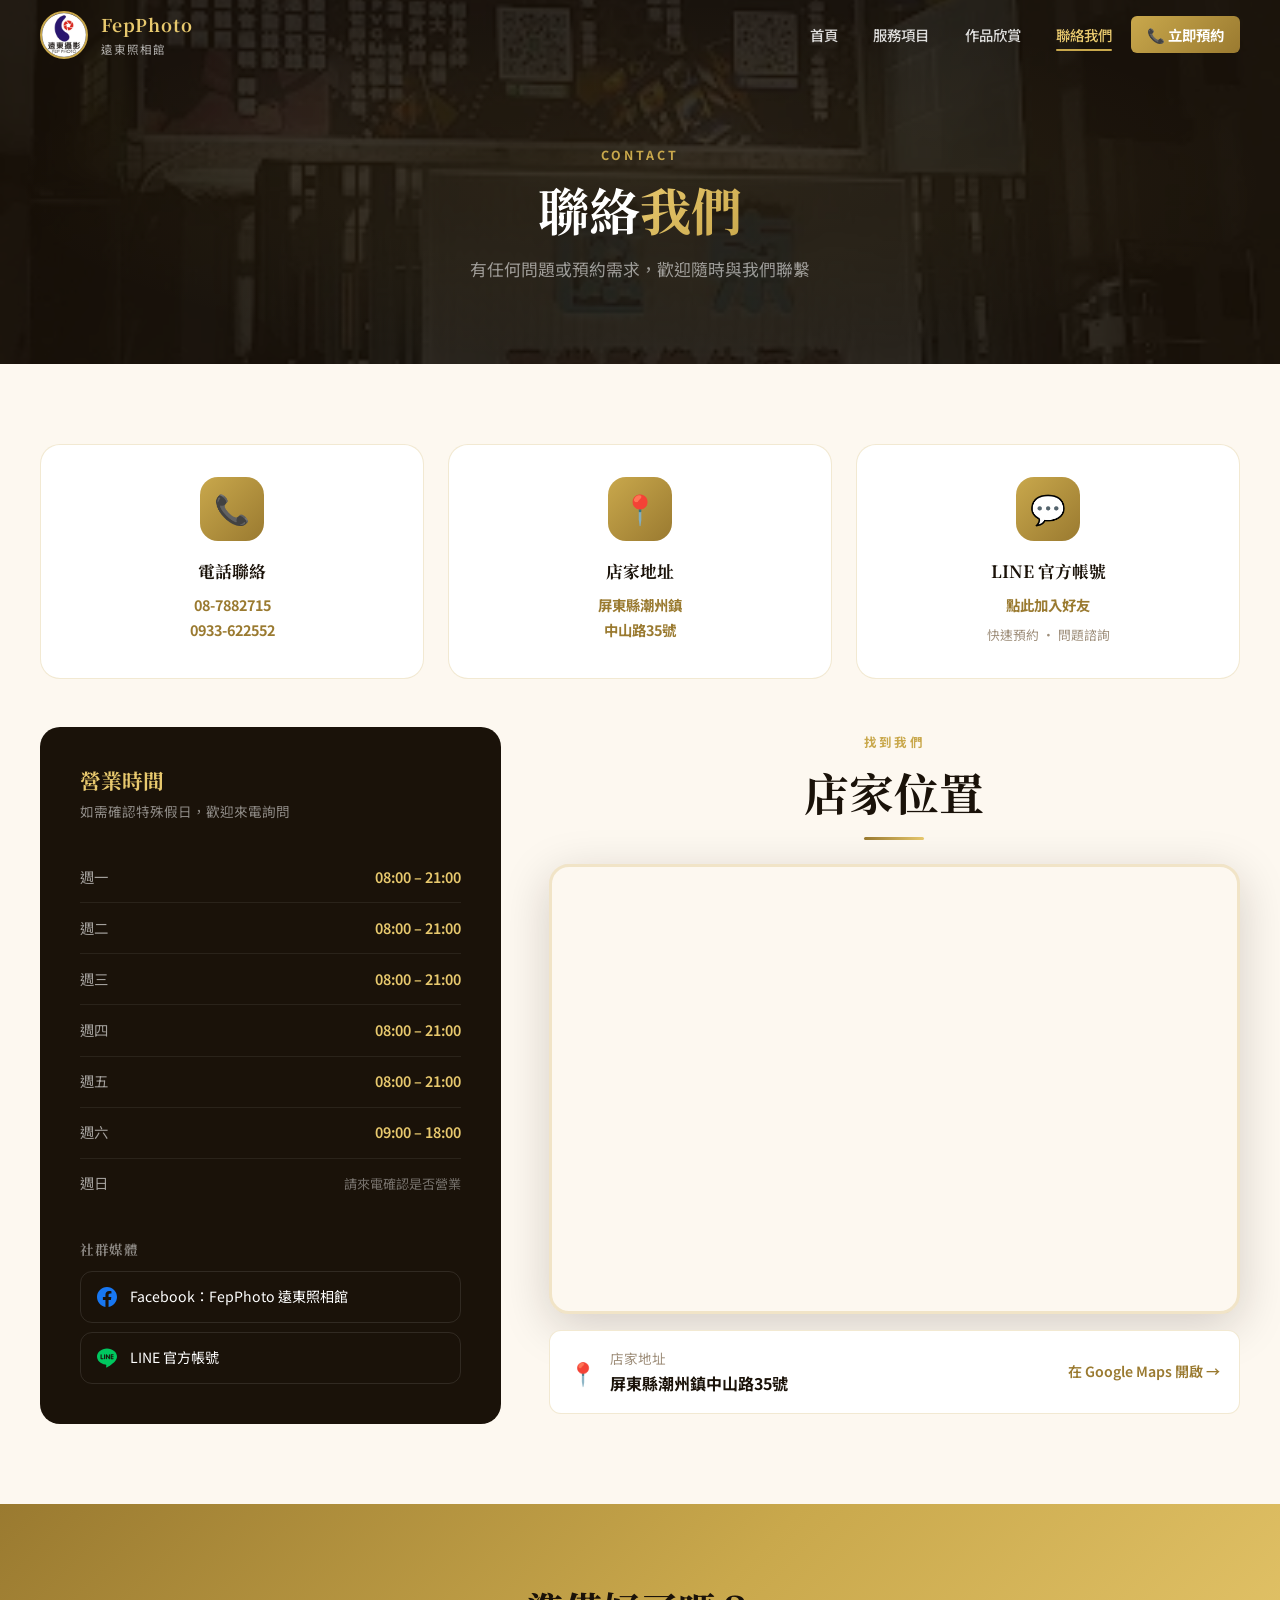
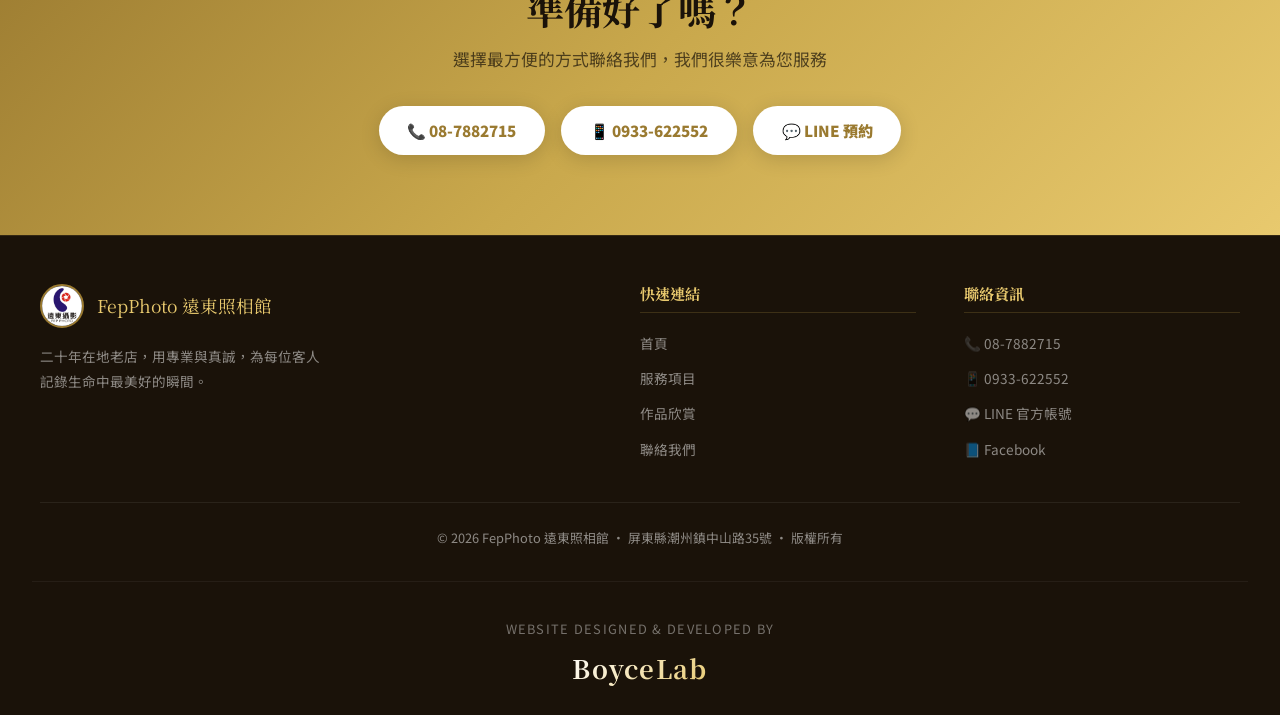
==== commit 36ce2f62: "Update BoyceLab footer intro and add Google verification meta" ====
--- a/contact.html
+++ b/contact.html
@@ -5,6 +5,14 @@
   <meta name="viewport" content="width=device-width, initial-scale=1.0">
   <title>聯絡我們 | FepPhoto 遠東照相館</title>
   <meta name="description" content="聯絡FepPhoto遠東照相館。電話08-7882715、0933-622552，LINE官方帳號，或來店：屏東縣潮州鎮中山路35號。">
+  <link rel="canonical" href="https://www.fepphoto.com/contact.html">
+  <meta name="google-site-verification" content="google8245c8caf8b90706">
+  <meta name="google-site-verification" content="nr24NHyFVtujl5NdVV3GtezHlyLSi04UzE6ezLuLa_E" />
+  <meta property="og:type" content="website">
+  <meta property="og:title" content="聯絡我們 | FepPhoto 遠東照相館">
+  <meta property="og:url" content="https://www.fepphoto.com/contact.html">
+  <meta property="og:image" content="https://www.fepphoto.com/assets/images/店面圖.webp">
+  <meta name="twitter:card" content="summary_large_image">
   <link rel="icon" href="assets/images/遠東logo.jpg" type="image/jpeg">
   <link rel="stylesheet" href="css/style.css">
   <style>
@@ -320,7 +328,13 @@
     </div>
     <div class="footer-bottom">
       <p>© 2026 FepPhoto 遠東照相館 · 屏東縣潮州鎮中山路35號 · 版權所有</p>
-      <p style="margin-top:0.4rem; font-size:0.75rem; opacity:0.5;">Designed &amp; Built by <a href="https://www.boycelab.com/" target="_blank" rel="noopener" style="color:var(--gold-light); opacity:1;">BoyceLab</a></p>
+    </div>
+    <!-- BoyceLab 網站製作聲明 -->
+    <div style="margin-top:2rem; padding-top:2rem; border-top:1px solid rgba(255,255,255,0.05); text-align:center;">
+      <a href="https://www.boycelab.com/" target="_blank" rel="noopener" style="display:inline-flex; flex-direction:column; align-items:center; gap:0.5rem; transition:transform 0.3s ease;">
+        <span style="font-size:0.8rem; color:rgba(255,255,255,0.4); letter-spacing:0.1em; text-transform:uppercase;">Website Designed &amp; Developed by</span>
+        <span style="font-family:'Noto Serif TC',serif; font-size:1.6rem; font-weight:700; background:linear-gradient(135deg, #fff, var(--gold-light)); -webkit-background-clip:text; -webkit-text-fill-color:transparent; letter-spacing:0.05em;">BoyceLab</span>
+      </a>
     </div>
   </footer>
 
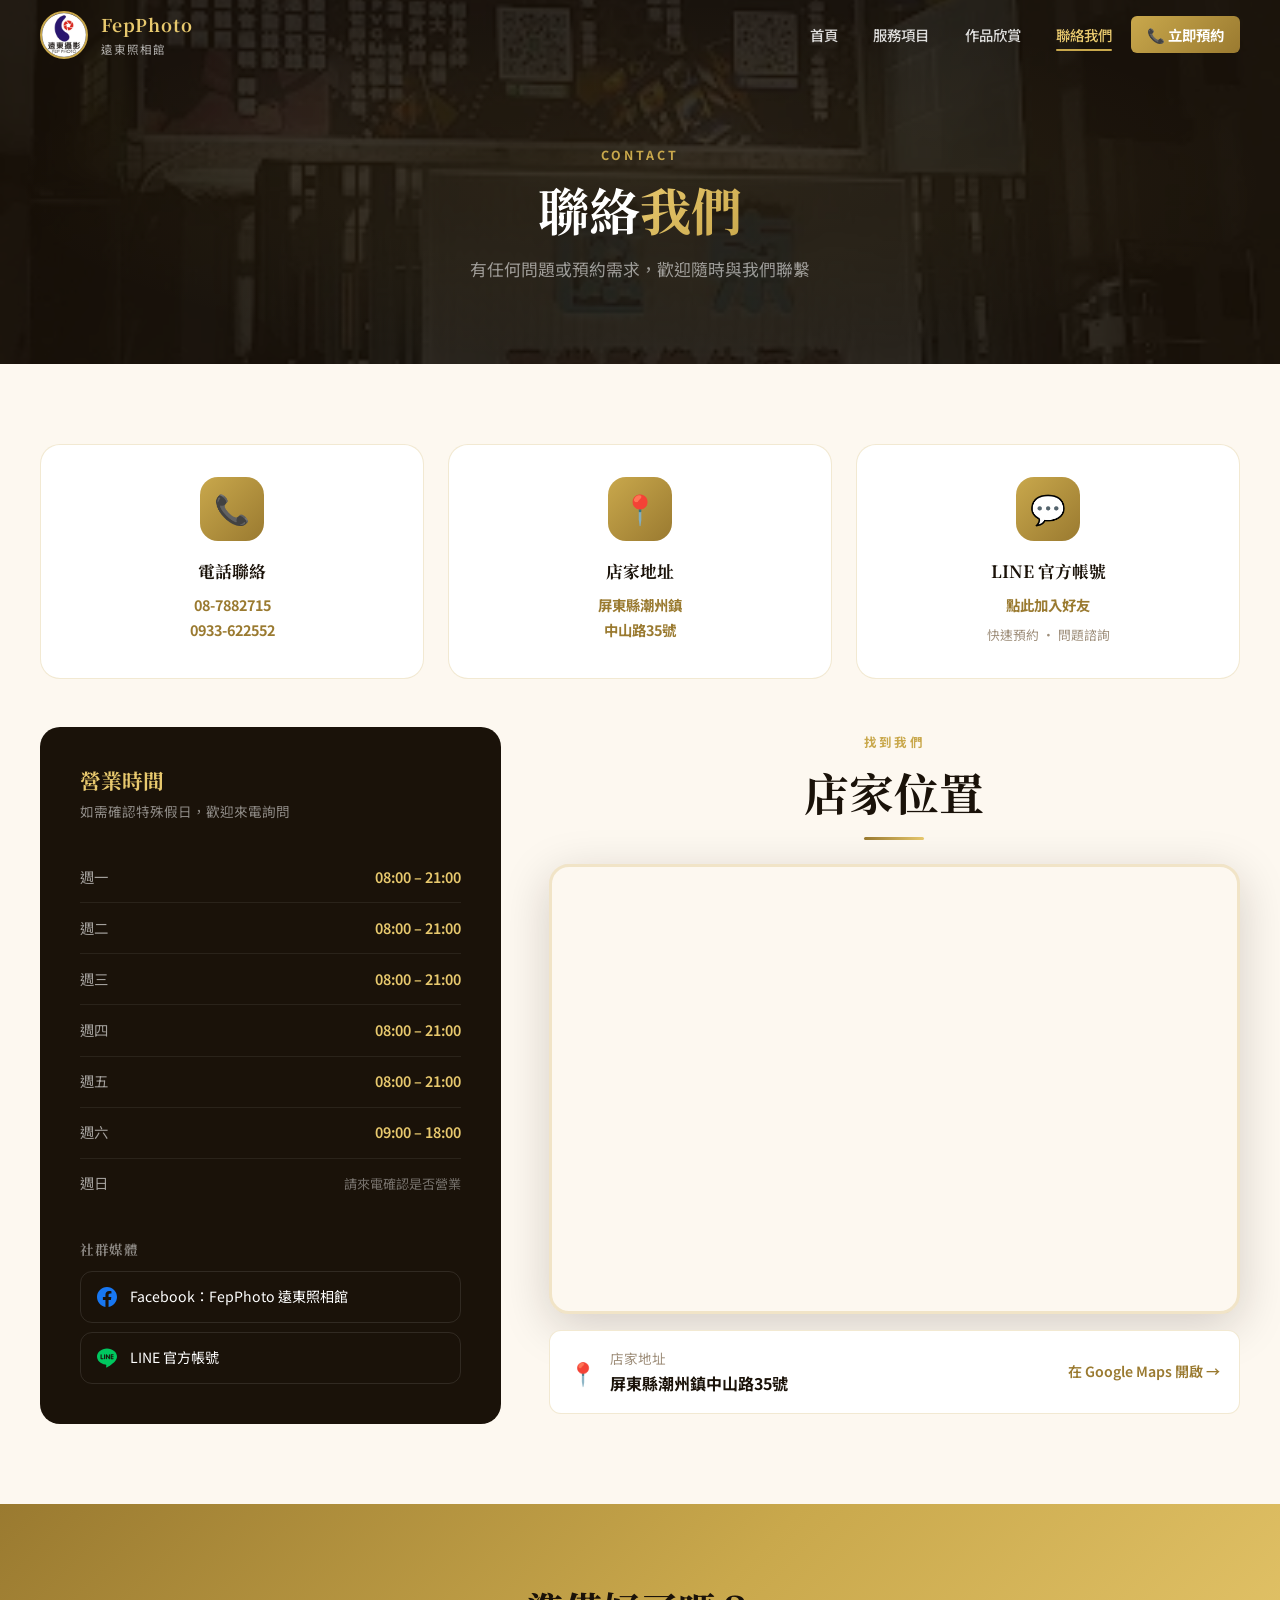
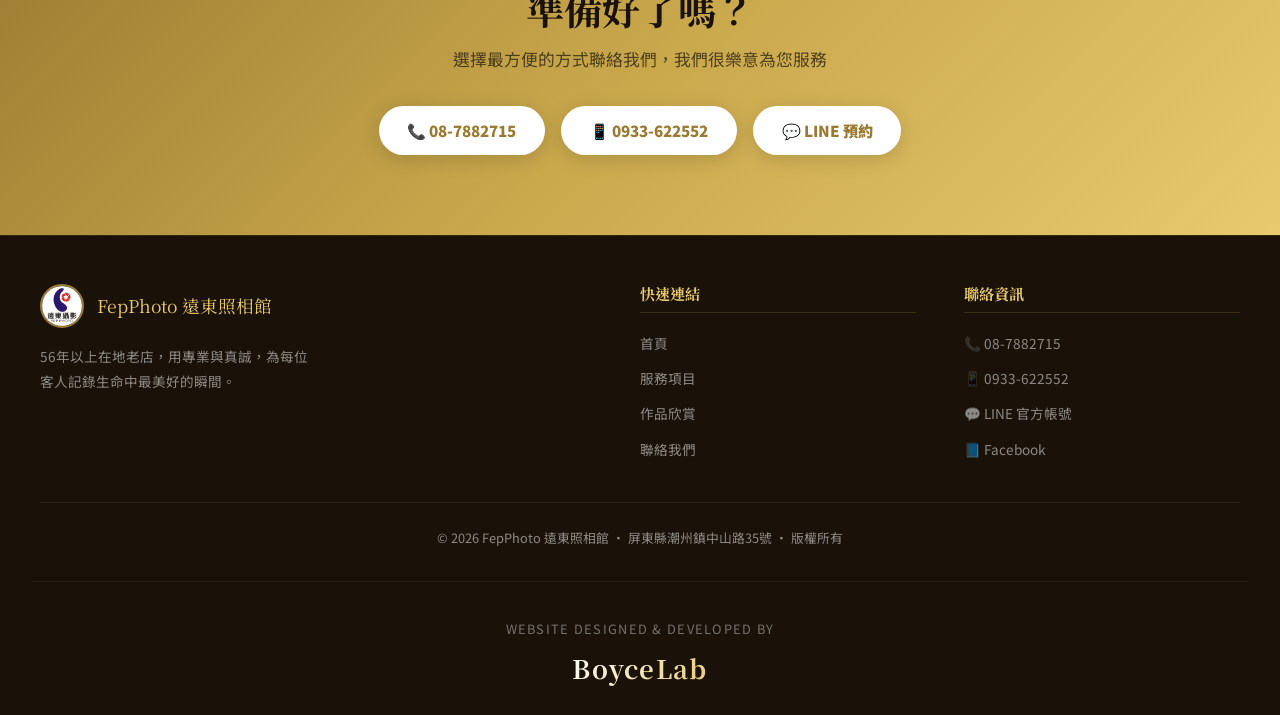
==== commit 8ac87bfa: "響應式設計" ====
--- a/contact.html
+++ b/contact.html
@@ -305,7 +305,7 @@
           <img src="assets/images/遠東logo.jpg" alt="FepPhoto Logo">
           <span class="footer-brand-name">FepPhoto 遠東照相館</span>
         </div>
-        <p class="footer-desc">二十年在地老店，用專業與真誠，為每位客人記錄生命中最美好的瞬間。</p>
+        <p class="footer-desc">56年以上在地老店，用專業與真誠，為每位客人記錄生命中最美好的瞬間。</p>
       </div>
       <div class="footer-col">
         <h4>快速連結</h4>
--- a/css/style.css
+++ b/css/style.css
@@ -500,12 +500,6 @@
   background: var(--white);
   border-radius: var(--radius);
   border: 1px solid var(--border);
-  transition: var(--transition);
-}
-.about-value-item:hover {
-  transform: translateY(-2px);
-  box-shadow: var(--shadow);
-  border-color: var(--gold);
 }
 
 .about-value-icon {
@@ -973,6 +967,9 @@
   .contact-inner { grid-template-columns: 1fr; }
   .contact-info-card { position: static; }
   .footer-inner { grid-template-columns: 1fr 1fr; }
+  /* Cloud section RWD */
+  .cloud-grid { grid-template-columns: 1fr !important; gap: 2.5rem !important; }
+  .cloud-stats-grid { grid-template-columns: repeat(3,1fr) !important; }
 }
 
 @media (max-width: 768px) {
@@ -999,12 +996,27 @@
   .nav-links.mobile-open a::after { display: none; }
 
   .hero h1 { font-size: clamp(1.8rem, 8vw, 2.8rem); }
-  .hero-stats { gap: 2rem; }
+  .hero-stats { gap: 1.5rem; }
+  .hero-stat-num { font-size: 2rem; }
+  .hero-content { padding: 0 1.2rem; padding-top: var(--nav-h); }
   .gallery-grid { grid-template-columns: 1fr 1fr; }
   .gallery-item.large { grid-column: span 2; }
   .features-grid { grid-template-columns: 1fr 1fr; }
   .about-values { grid-template-columns: 1fr; }
   .footer-inner { grid-template-columns: 1fr; gap: 2rem; }
+  /* Cloud section */
+  .cloud-grid { grid-template-columns: 1fr !important; gap: 2rem !important; }
+  .cloud-stats-grid { grid-template-columns: 1fr !important; gap: 1rem !important; }
+  /* Section padding */
+  .about { padding: 60px 1.2rem; }
+  .services { padding: 60px 1.2rem; }
+  .gallery { padding: 60px 1.2rem; }
+  .features { padding: 60px 1.2rem; }
+  .contact { padding: 60px 1.2rem; }
+  .cta-banner { padding: 60px 1.2rem; }
+  section[style*="padding:100px"] { padding-top: 60px !important; padding-bottom: 60px !important; }
+  .cloud-section { padding-top: 60px !important; padding-bottom: 60px !important; }
+  .contact-inner { gap: 2rem; }
 }
 
 @media (max-width: 480px) {
@@ -1012,7 +1024,14 @@
   .gallery-item.large { grid-column: span 1; }
   .features-grid { grid-template-columns: 1fr; }
   .hero-actions { flex-direction: column; }
+  .hero-actions .btn { width: 100%; justify-content: center; }
   .about-img-float { display: none; }
+  .hero-stats { gap: 1rem; flex-wrap: wrap; }
+  .hero-stat-num { font-size: 1.7rem; }
+  .cloud-stats-grid { grid-template-columns: 1fr !important; gap: 0.8rem !important; }
+  .about-inner { gap: 2rem; }
+  .about-img-main { height: 300px; }
+  .service-items-grid { grid-template-columns: 1fr 1fr !important; }
 }
 
 /* ============================================
@@ -1196,12 +1215,6 @@
   background: var(--white);
   border-radius: var(--radius);
   border: 1px solid var(--border);
-  transition: var(--transition);
-}
-.service-item-card:hover {
-  border-color: var(--gold);
-  transform: translateY(-3px);
-  box-shadow: var(--shadow);
 }
 .service-item-icon { font-size: 1.8rem; margin-bottom: 0.7rem; }
 .service-item-name {
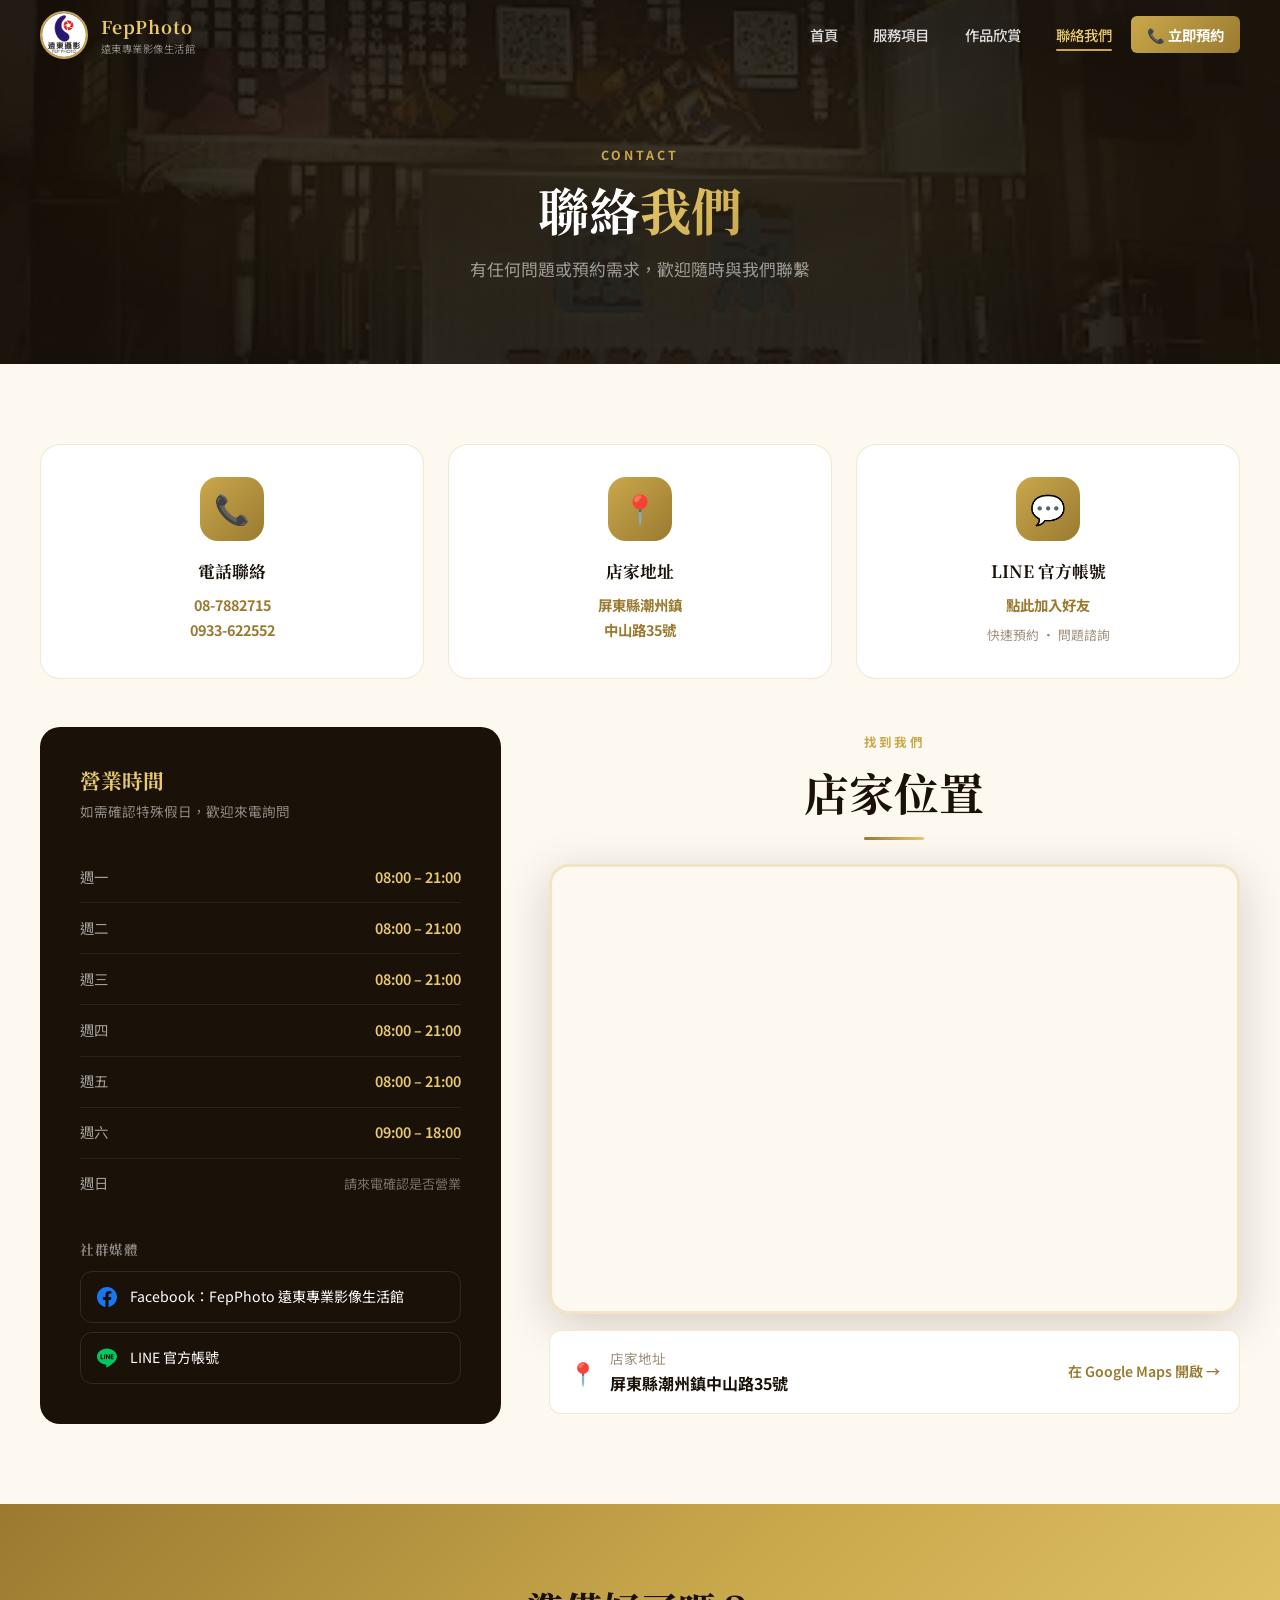
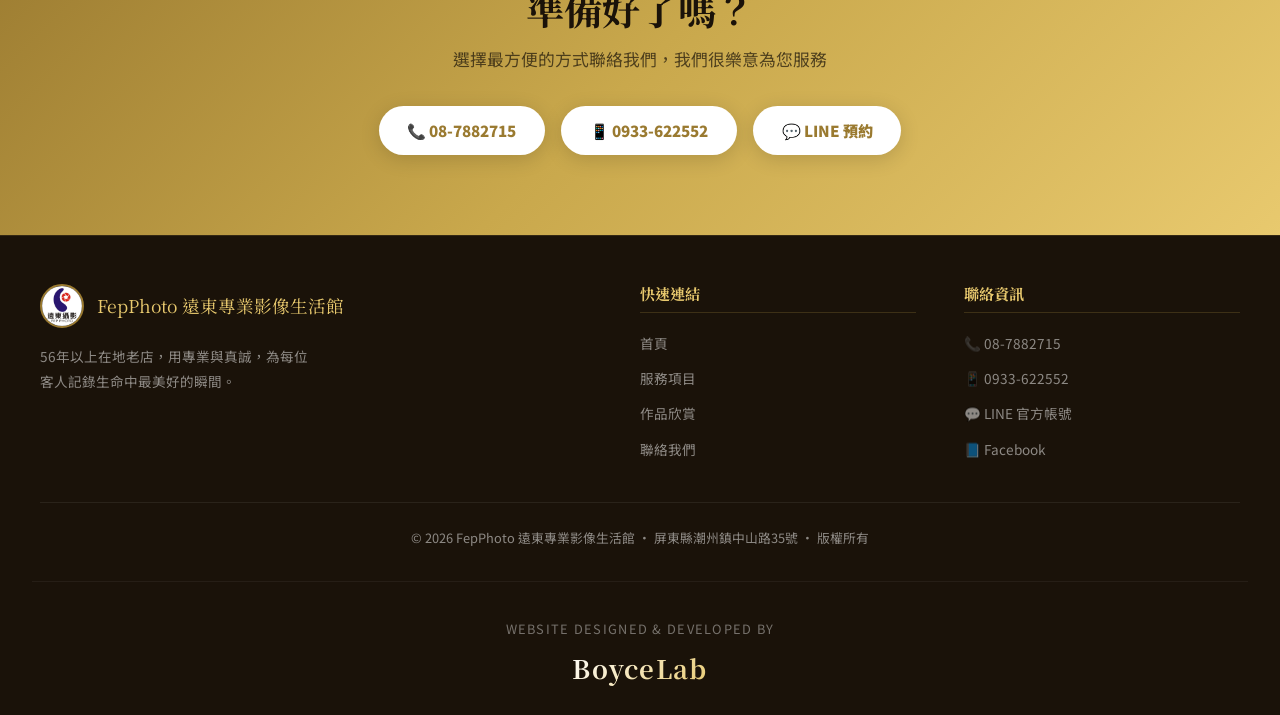
==== commit a584b873: "v2" ====
--- a/contact.html
+++ b/contact.html
@@ -1,343 +1,547 @@
-<!DOCTYPE html>
+<!doctype html>
 <html lang="zh-TW">
-<head>
-  <meta charset="UTF-8">
-  <meta name="viewport" content="width=device-width, initial-scale=1.0">
-  <title>聯絡我們 | FepPhoto 遠東照相館</title>
-  <meta name="description" content="聯絡FepPhoto遠東照相館。電話08-7882715、0933-622552，LINE官方帳號，或來店：屏東縣潮州鎮中山路35號。">
-  <link rel="canonical" href="https://www.fepphoto.com/contact.html">
-  <meta name="google-site-verification" content="google8245c8caf8b90706">
-  <meta name="google-site-verification" content="nr24NHyFVtujl5NdVV3GtezHlyLSi04UzE6ezLuLa_E" />
-  <meta property="og:type" content="website">
-  <meta property="og:title" content="聯絡我們 | FepPhoto 遠東照相館">
-  <meta property="og:url" content="https://www.fepphoto.com/contact.html">
-  <meta property="og:image" content="https://www.fepphoto.com/assets/images/店面圖.webp">
-  <meta name="twitter:card" content="summary_large_image">
-  <link rel="icon" href="assets/images/遠東logo.jpg" type="image/jpeg">
-  <link rel="stylesheet" href="css/style.css">
-  <style>
-    .contact-full {
-      padding: 80px 2rem;
-      background: var(--cream);
-    }
-    .contact-full-inner {
-      max-width: 1200px;
-      margin: 0 auto;
-    }
-    .contact-top-grid {
-      display: grid;
-      grid-template-columns: 1fr 1fr 1fr;
-      gap: 1.5rem;
-      margin-bottom: 3rem;
-    }
-    .contact-top-card {
-      background: var(--white);
-      border: 1px solid var(--border);
-      border-radius: var(--radius-lg);
-      padding: 2rem;
-      text-align: center;
-      transition: var(--transition);
-    }
-    .contact-top-card:hover {
-      border-color: var(--gold);
-      transform: translateY(-4px);
-      box-shadow: var(--shadow);
-    }
-    .contact-top-icon {
-      width: 64px;
-      height: 64px;
-      background: linear-gradient(135deg, var(--gold), var(--gold-dark));
-      border-radius: 18px;
-      display: flex;
-      align-items: center;
-      justify-content: center;
-      font-size: 1.8rem;
-      margin: 0 auto 1rem;
-    }
-    .contact-top-title {
-      font-family: 'Noto Serif TC', serif;
-      font-size: 1.05rem;
-      font-weight: 700;
-      color: var(--dark);
-      margin-bottom: 0.5rem;
-    }
-    .contact-top-value {
-      color: var(--text-light);
-      font-size: 0.9rem;
-      line-height: 1.7;
-    }
-    .contact-top-value a {
-      color: var(--gold-dark);
-      font-weight: 700;
-      transition: var(--transition);
-      display: block;
-    }
-    .contact-top-value a:hover { color: var(--gold); }
-
-    .contact-bottom-grid {
-      display: grid;
-      grid-template-columns: 1fr 1.5fr;
-      gap: 3rem;
-      align-items: start;
-    }
-
-    .hours-card {
-      background: var(--dark);
-      border-radius: var(--radius-lg);
-      padding: 2.5rem;
-      color: white;
-    }
-    .hours-card h3 {
-      font-size: 1.3rem;
-      color: var(--gold-light);
-      margin-bottom: 0.4rem;
-    }
-    .hours-card p {
-      color: rgba(255,255,255,0.5);
-      font-size:0.85rem;
-      margin-bottom: 1.8rem;
-    }
-    .hours-table { width: 100%; border-collapse: collapse; }
-    .hours-table tr { border-bottom: 1px solid rgba(255,255,255,0.07); }
-    .hours-table tr:last-child { border: none; }
-    .hours-table td { padding: 0.8rem 0; font-size: 0.9rem; }
-    .hours-table td:first-child { color: rgba(255,255,255,0.6); }
-    .hours-table td:last-child { text-align: right; color: var(--gold-light); font-weight: 600; }
-    .hours-table .special td:last-child { color: rgba(255,255,255,0.4); font-size: 0.82rem; font-weight: 400; }
-
-    .social-section { margin-top: 2rem; }
-    .social-section h4 { font-size: 0.85rem; color: rgba(255,255,255,0.5); margin-bottom: 0.8rem; letter-spacing: 0.05em; }
-    .social-grid { display: flex; flex-direction: column; gap: 0.6rem; }
-    .social-link-item {
-      display: flex;
-      align-items: center;
-      gap: 0.8rem;
-      padding: 0.8rem 1rem;
-      border-radius: var(--radius);
-      border: 1px solid rgba(255,255,255,0.1);
-      color: white;
-      font-size: 0.88rem;
-      transition: var(--transition);
-    }
-    .social-link-item:hover { border-color: var(--gold); background: rgba(201,168,76,0.1); }
-
-    .map-full { border-radius: var(--radius-lg); overflow: hidden; box-shadow: var(--shadow-hover); border: 3px solid var(--border); height: 450px; }
-    .map-full iframe { width: 100%; height: 100%; border: none; }
-    .map-address { margin-top: 1rem; padding: 1rem 1.2rem; background: var(--white); border-radius: var(--radius); border: 1px solid var(--border); display: flex; align-items: center; gap: 0.8rem; }
-    .map-address a { color: var(--gold-dark); font-size: 0.88rem; font-weight: 600; }
-
-    @media (max-width: 900px) {
-      .contact-top-grid { grid-template-columns: 1fr; }
-      .contact-bottom-grid { grid-template-columns: 1fr; }
-    }
-    @media (max-width: 600px) {
-      .contact-top-grid { grid-template-columns: 1fr; }
-    }
-  </style>
-</head>
-<body>
-
-  <!-- NAVBAR -->
-  <nav class="navbar scrolled" id="navbar">
-    <div class="nav-inner">
-      <a href="index.html" class="nav-logo">
-        <img src="assets/images/遠東logo.jpg" alt="FepPhoto Logo">
-        <div class="nav-logo-text">
-          <span class="nav-logo-en">FepPhoto</span>
-          <span class="nav-logo-zh">遠東照相館</span>
-        </div>
-      </a>
-      <ul class="nav-links" id="navLinks">
-        <li><a href="index.html">首頁</a></li>
-        <li><a href="services.html">服務項目</a></li>
-        <li><a href="products.html">作品欣賞</a></li>
-        <li><a href="contact.html" class="active">聯絡我們</a></li>
-        <li><a href="tel:0878882715" class="nav-cta">📞 立即預約</a></li>
-      </ul>
-      <button class="nav-toggle" id="navToggle" aria-label="開啟選單">
-        <span></span><span></span><span></span>
-      </button>
-    </div>
-  </nav>
-
-  <!-- PAGE HERO -->
-  <section class="page-hero">
-    <div style="position:absolute;inset:0;background-image:url('assets/images/店面圖.webp');background-size:cover;background-position:center;opacity:0.12;"></div>
-    <span class="section-label" style="position:relative;">Contact</span>
-    <h1 class="page-hero-title" style="position:relative;">聯絡<span>我們</span></h1>
-    <p class="page-hero-subtitle" style="position:relative;">有任何問題或預約需求，歡迎隨時與我們聯繫</p>
-  </section>
-
-  <!-- CONTACT CONTENT -->
-  <section class="contact-full">
-    <div class="contact-full-inner">
-
-      <!-- Top Cards -->
-      <div class="contact-top-grid">
-        <div class="contact-top-card reveal">
-          <div class="contact-top-icon">📞</div>
-          <div class="contact-top-title">電話聯絡</div>
-          <div class="contact-top-value">
-            <a href="tel:0878882715">08-7882715</a>
-            <a href="tel:0933622552">0933-622552</a>
-          </div>
-        </div>
-        <div class="contact-top-card reveal reveal-delay-2">
-          <div class="contact-top-icon">📍</div>
-          <div class="contact-top-title">店家地址</div>
-          <div class="contact-top-value">
-            <a href="https://maps.google.com/?q=屏東縣潮州鎮中山路35號" target="_blank" rel="noopener">
-              屏東縣潮州鎮<br>中山路35號
-            </a>
-          </div>
-        </div>
-        <div class="contact-top-card reveal reveal-delay-3">
-          <div class="contact-top-icon">💬</div>
-          <div class="contact-top-title">LINE 官方帳號</div>
-          <div class="contact-top-value">
-            <a href="https://lin.ee/yuSKPWY" target="_blank" rel="noopener">點此加入好友</a>
-            <span style="color:var(--text-muted); font-size:0.8rem; margin-top:0.4rem; display:block;">快速預約 · 問題諮詢</span>
-          </div>
-        </div>
-      </div>
-
-      <!-- Bottom Grid -->
-      <div class="contact-bottom-grid">
-
-        <!-- Hours + Social -->
-        <div class="hours-card reveal">
-          <h3>營業時間</h3>
-          <p>如需確認特殊假日，歡迎來電詢問</p>
-          <table class="hours-table">
-            <tbody>
-              <tr>
-                <td>週一</td>
-                <td>08:00 – 21:00</td>
-              </tr>
-              <tr>
-                <td>週二</td>
-                <td>08:00 – 21:00</td>
-              </tr>
-              <tr>
-                <td>週三</td>
-                <td>08:00 – 21:00</td>
-              </tr>
-              <tr>
-                <td>週四</td>
-                <td>08:00 – 21:00</td>
-              </tr>
-              <tr>
-                <td>週五</td>
-                <td>08:00 – 21:00</td>
-              </tr>
-              <tr>
-                <td>週六</td>
-                <td>09:00 – 18:00</td>
-              </tr>
-              <tr class="special">
-                <td>週日</td>
-                <td>請來電確認是否營業</td>
-              </tr>
-            </tbody>
-          </table>
-
-          <div class="social-section">
-            <h4>社群媒體</h4>
-            <div class="social-grid">
-              <a href="https://www.facebook.com/fepphoto/?locale=zh_TW" target="_blank" rel="noopener" class="social-link-item">
-                <svg width="20" height="20" viewBox="0 0 24 24" fill="#1877f2"><path d="M24 12.073c0-6.627-5.373-12-12-12s-12 5.373-12 12c0 5.99 4.388 10.954 10.125 11.854v-8.385H7.078v-3.47h3.047V9.43c0-3.007 1.792-4.669 4.533-4.669 1.312 0 2.686.235 2.686.235v2.953H15.83c-1.491 0-1.956.925-1.956 1.874v2.25h3.328l-.532 3.47h-2.796v8.385C19.612 23.027 24 18.062 24 12.073z"/></svg>
-                Facebook：FepPhoto 遠東照相館
-              </a>
-              <a href="https://lin.ee/yuSKPWY" target="_blank" rel="noopener" class="social-link-item">
-                <svg width="20" height="20" viewBox="0 0 24 24" fill="#00c75f"><path d="M19.365 9.863c.349 0 .63.285.63.631 0 .345-.281.63-.63.63H17.61v1.125h1.755c.349 0 .63.283.63.63 0 .344-.281.629-.63.629h-2.386c-.345 0-.627-.285-.627-.629V8.108c0-.345.282-.63.63-.63h2.386c.349 0 .63.285.63.63 0 .349-.281.63-.63.63H17.61v1.125h1.755zm-3.855 3.016c0 .27-.174.51-.432.596-.064.021-.133.031-.199.031-.211 0-.391-.09-.51-.25l-2.443-3.317v2.94c0 .344-.279.629-.631.629-.346 0-.626-.285-.626-.629V8.108c0-.27.173-.51.43-.595.06-.023.136-.033.194-.033.195 0 .375.104.495.254l2.462 3.33V8.108c0-.345.282-.63.63-.63.345 0 .63.285.63.63v4.771zm-5.741 0c0 .344-.282.629-.631.629-.345 0-.627-.285-.627-.629V8.108c0-.345.282-.63.627-.63.349 0 .631.285.631.63v4.771zm-2.466.629H4.917c-.345 0-.63-.285-.63-.629V8.108c0-.345.285-.63.63-.63.348 0 .63.285.63.63v4.141h1.756c.348 0 .629.283.629.63 0 .344-.281.629-.629.629M24 10.314C24 4.943 18.615.572 12 .572S0 4.943 0 10.314c0 4.811 4.27 8.842 10.035 9.608.391.082.923.258 1.058.59.12.301.079.766.038 1.08l-.164 1.02c-.045.301-.24 1.186 1.049.645 1.291-.539 6.916-4.078 9.436-6.975C23.176 14.393 24 12.458 24 10.314"/></svg>
-                LINE 官方帳號
-              </a>
-            </div>
-          </div>
-        </div>
-
-        <!-- Map -->
-        <div class="reveal reveal-delay-2">
-          <div class="text-center" style="margin-bottom:1.5rem;">
-            <span class="section-label">找到我們</span>
-            <h2 class="section-title">店家位置</h2>
-            <div class="gold-divider"></div>
-          </div>
-          <div class="map-full">
-            <iframe
-              src="https://www.google.com/maps/embed?pb=!1m18!1m12!1m3!1d3678.0!2d120.5418!3d22.5513!2m3!1f0!2f0!3f0!3m2!1i1024!2i768!4f13.1!3m3!1m2!1s0x346e9d5b0c9d0001%3A0x0!2z5bCP5p2x5BW95Zyw5bee6K235b2V5Lit5bGx6Lev35omP!5e0!3m2!1szh-TW!2stw!4v1699000000000!5m2!1szh-TW!2stw&q=屏東縣潮州鎮中山路35號+遠東照相館"
-              allowfullscreen=""
-              loading="lazy"
-              referrerpolicy="no-referrer-when-downgrade"
-              title="遠東照相館地圖">
-            </iframe>
-          </div>
-          <div class="map-address">
-            <span style="font-size:1.4rem;">📍</span>
-            <div>
-              <div style="font-size:0.85rem; color:var(--text-muted);">店家地址</div>
-              <div style="font-weight:700; color:var(--dark);">屏東縣潮州鎮中山路35號</div>
-            </div>
-            <a href="https://maps.google.com/?q=屏東縣潮州鎮中山路35號+遠東照相館" target="_blank" rel="noopener" style="margin-left:auto;">在 Google Maps 開啟 →</a>
-          </div>
-        </div>
-      </div>
-
-    </div>
-  </section>
-
-  <!-- CTA BANNER -->
-  <section class="cta-banner">
-    <h2>準備好了嗎？</h2>
-    <p>選擇最方便的方式聯絡我們，我們很樂意為您服務</p>
-    <div style="display:flex; gap:1rem; justify-content:center; flex-wrap:wrap;">
-      <a href="tel:0878882715" class="btn btn-white">📞 08-7882715</a>
-      <a href="tel:0933622552" class="btn btn-white">📱 0933-622552</a>
-      <a href="https://lin.ee/yuSKPWY" target="_blank" rel="noopener" class="btn btn-white">💬 LINE 預約</a>
-    </div>
-  </section>
-
-  <!-- FOOTER -->
-  <footer class="footer">
-    <div class="footer-inner">
-      <div>
-        <div class="footer-brand-logo">
-          <img src="assets/images/遠東logo.jpg" alt="FepPhoto Logo">
-          <span class="footer-brand-name">FepPhoto 遠東照相館</span>
-        </div>
-        <p class="footer-desc">56年以上在地老店，用專業與真誠，為每位客人記錄生命中最美好的瞬間。</p>
-      </div>
-      <div class="footer-col">
-        <h4>快速連結</h4>
-        <ul>
+  <head>
+    <meta charset="UTF-8" />
+    <meta name="viewport" content="width=device-width, initial-scale=1.0" />
+    <title>聯絡我們 | FepPhoto 遠東專業影像生活館</title>
+    <meta
+      name="description"
+      content="聯絡FepPhoto遠東專業影像生活館。電話08-7882715、0933-622552，LINE官方帳號，或來店：屏東縣潮州鎮中山路35號。"
+    />
+    <link rel="canonical" href="https://www.fepphoto.com/contact.html" />
+    <meta name="google-site-verification" content="google8245c8caf8b90706" />
+    <meta
+      name="google-site-verification"
+      content="nr24NHyFVtujl5NdVV3GtezHlyLSi04UzE6ezLuLa_E"
+    />
+    <meta property="og:type" content="website" />
+    <meta
+      property="og:title"
+      content="聯絡我們 | FepPhoto 遠東專業影像生活館"
+    />
+    <meta property="og:url" content="https://www.fepphoto.com/contact.html" />
+    <meta
+      property="og:image"
+      content="https://www.fepphoto.com/assets/images/店面圖.webp"
+    />
+    <meta name="twitter:card" content="summary_large_image" />
+    <link rel="icon" href="assets/images/遠東logo.jpg" type="image/jpeg" />
+    <link rel="stylesheet" href="css/style.css" />
+    <style>
+      .contact-full {
+        padding: 80px 2rem;
+        background: var(--cream);
+      }
+      .contact-full-inner {
+        max-width: 1200px;
+        margin: 0 auto;
+      }
+      .contact-top-grid {
+        display: grid;
+        grid-template-columns: 1fr 1fr 1fr;
+        gap: 1.5rem;
+        margin-bottom: 3rem;
+      }
+      .contact-top-card {
+        background: var(--white);
+        border: 1px solid var(--border);
+        border-radius: var(--radius-lg);
+        padding: 2rem;
+        text-align: center;
+        transition: var(--transition);
+      }
+      .contact-top-card:hover {
+        border-color: var(--gold);
+        transform: translateY(-4px);
+        box-shadow: var(--shadow);
+      }
+      .contact-top-icon {
+        width: 64px;
+        height: 64px;
+        background: linear-gradient(135deg, var(--gold), var(--gold-dark));
+        border-radius: 18px;
+        display: flex;
+        align-items: center;
+        justify-content: center;
+        font-size: 1.8rem;
+        margin: 0 auto 1rem;
+      }
+      .contact-top-title {
+        font-family: "Noto Serif TC", serif;
+        font-size: 1.05rem;
+        font-weight: 700;
+        color: var(--dark);
+        margin-bottom: 0.5rem;
+      }
+      .contact-top-value {
+        color: var(--text-light);
+        font-size: 0.9rem;
+        line-height: 1.7;
+      }
+      .contact-top-value a {
+        color: var(--gold-dark);
+        font-weight: 700;
+        transition: var(--transition);
+        display: block;
+      }
+      .contact-top-value a:hover {
+        color: var(--gold);
+      }
+
+      .contact-bottom-grid {
+        display: grid;
+        grid-template-columns: 1fr 1.5fr;
+        gap: 3rem;
+        align-items: start;
+      }
+
+      .hours-card {
+        background: var(--dark);
+        border-radius: var(--radius-lg);
+        padding: 2.5rem;
+        color: white;
+      }
+      .hours-card h3 {
+        font-size: 1.3rem;
+        color: var(--gold-light);
+        margin-bottom: 0.4rem;
+      }
+      .hours-card p {
+        color: rgba(255, 255, 255, 0.5);
+        font-size: 0.85rem;
+        margin-bottom: 1.8rem;
+      }
+      .hours-table {
+        width: 100%;
+        border-collapse: collapse;
+      }
+      .hours-table tr {
+        border-bottom: 1px solid rgba(255, 255, 255, 0.07);
+      }
+      .hours-table tr:last-child {
+        border: none;
+      }
+      .hours-table td {
+        padding: 0.8rem 0;
+        font-size: 0.9rem;
+      }
+      .hours-table td:first-child {
+        color: rgba(255, 255, 255, 0.6);
+      }
+      .hours-table td:last-child {
+        text-align: right;
+        color: var(--gold-light);
+        font-weight: 600;
+      }
+      .hours-table .special td:last-child {
+        color: rgba(255, 255, 255, 0.4);
+        font-size: 0.82rem;
+        font-weight: 400;
+      }
+
+      .social-section {
+        margin-top: 2rem;
+      }
+      .social-section h4 {
+        font-size: 0.85rem;
+        color: rgba(255, 255, 255, 0.5);
+        margin-bottom: 0.8rem;
+        letter-spacing: 0.05em;
+      }
+      .social-grid {
+        display: flex;
+        flex-direction: column;
+        gap: 0.6rem;
+      }
+      .social-link-item {
+        display: flex;
+        align-items: center;
+        gap: 0.8rem;
+        padding: 0.8rem 1rem;
+        border-radius: var(--radius);
+        border: 1px solid rgba(255, 255, 255, 0.1);
+        color: white;
+        font-size: 0.88rem;
+        transition: var(--transition);
+      }
+      .social-link-item:hover {
+        border-color: var(--gold);
+        background: rgba(201, 168, 76, 0.1);
+      }
+
+      .map-full {
+        border-radius: var(--radius-lg);
+        overflow: hidden;
+        box-shadow: var(--shadow-hover);
+        border: 3px solid var(--border);
+        height: 450px;
+      }
+      .map-full iframe {
+        width: 100%;
+        height: 100%;
+        border: none;
+      }
+      .map-address {
+        margin-top: 1rem;
+        padding: 1rem 1.2rem;
+        background: var(--white);
+        border-radius: var(--radius);
+        border: 1px solid var(--border);
+        display: flex;
+        align-items: center;
+        gap: 0.8rem;
+      }
+      .map-address a {
+        color: var(--gold-dark);
+        font-size: 0.88rem;
+        font-weight: 600;
+      }
+
+      @media (max-width: 900px) {
+        .contact-top-grid {
+          grid-template-columns: 1fr;
+        }
+        .contact-bottom-grid {
+          grid-template-columns: 1fr;
+        }
+      }
+      @media (max-width: 600px) {
+        .contact-top-grid {
+          grid-template-columns: 1fr;
+        }
+      }
+    </style>
+  </head>
+  <body>
+    <!-- NAVBAR -->
+    <nav class="navbar scrolled" id="navbar">
+      <div class="nav-inner">
+        <a href="index.html" class="nav-logo">
+          <img src="assets/images/遠東logo.jpg" alt="FepPhoto Logo" />
+          <div class="nav-logo-text">
+            <span class="nav-logo-en">FepPhoto</span>
+            <span class="nav-logo-zh">遠東專業影像生活館</span>
+          </div>
+        </a>
+        <ul class="nav-links" id="navLinks">
           <li><a href="index.html">首頁</a></li>
           <li><a href="services.html">服務項目</a></li>
           <li><a href="products.html">作品欣賞</a></li>
-          <li><a href="contact.html">聯絡我們</a></li>
+          <li><a href="contact.html" class="active">聯絡我們</a></li>
+          <li><a href="tel:0878882715" class="nav-cta">📞 立即預約</a></li>
         </ul>
+        <button class="nav-toggle" id="navToggle" aria-label="開啟選單">
+          <span></span><span></span><span></span>
+        </button>
       </div>
-      <div class="footer-col">
-        <h4>聯絡資訊</h4>
-        <ul>
-          <li><a href="tel:0878882715">📞 08-7882715</a></li>
-          <li><a href="tel:0933622552">📱 0933-622552</a></li>
-          <li><a href="https://lin.ee/yuSKPWY" target="_blank">💬 LINE 官方帳號</a></li>
-          <li><a href="https://www.facebook.com/fepphoto/?locale=zh_TW" target="_blank">📘 Facebook</a></li>
-        </ul>
+    </nav>
+
+    <!-- PAGE HERO -->
+    <section class="page-hero">
+      <div
+        style="
+          position: absolute;
+          inset: 0;
+          background-image: url(&quot;assets/images/店面圖.webp&quot;);
+          background-size: cover;
+          background-position: center;
+          opacity: 0.12;
+        "
+      ></div>
+      <span class="section-label" style="position: relative">Contact</span>
+      <h1 class="page-hero-title" style="position: relative">
+        聯絡<span>我們</span>
+      </h1>
+      <p class="page-hero-subtitle" style="position: relative">
+        有任何問題或預約需求，歡迎隨時與我們聯繫
+      </p>
+    </section>
+
+    <!-- CONTACT CONTENT -->
+    <section class="contact-full">
+      <div class="contact-full-inner">
+        <!-- Top Cards -->
+        <div class="contact-top-grid">
+          <div class="contact-top-card reveal">
+            <div class="contact-top-icon">📞</div>
+            <div class="contact-top-title">電話聯絡</div>
+            <div class="contact-top-value">
+              <a href="tel:0878882715">08-7882715</a>
+              <a href="tel:0933622552">0933-622552</a>
+            </div>
+          </div>
+          <div class="contact-top-card reveal reveal-delay-2">
+            <div class="contact-top-icon">📍</div>
+            <div class="contact-top-title">店家地址</div>
+            <div class="contact-top-value">
+              <a
+                href="https://maps.google.com/?q=屏東縣潮州鎮中山路35號"
+                target="_blank"
+                rel="noopener"
+              >
+                屏東縣潮州鎮<br />中山路35號
+              </a>
+            </div>
+          </div>
+          <div class="contact-top-card reveal reveal-delay-3">
+            <div class="contact-top-icon">💬</div>
+            <div class="contact-top-title">LINE 官方帳號</div>
+            <div class="contact-top-value">
+              <a href="https://lin.ee/yuSKPWY" target="_blank" rel="noopener"
+                >點此加入好友</a
+              >
+              <span
+                style="
+                  color: var(--text-muted);
+                  font-size: 0.8rem;
+                  margin-top: 0.4rem;
+                  display: block;
+                "
+                >快速預約 · 問題諮詢</span
+              >
+            </div>
+          </div>
+        </div>
+
+        <!-- Bottom Grid -->
+        <div class="contact-bottom-grid">
+          <!-- Hours + Social -->
+          <div class="hours-card reveal">
+            <h3>營業時間</h3>
+            <p>如需確認特殊假日，歡迎來電詢問</p>
+            <table class="hours-table">
+              <tbody>
+                <tr>
+                  <td>週一</td>
+                  <td>08:00 – 21:00</td>
+                </tr>
+                <tr>
+                  <td>週二</td>
+                  <td>08:00 – 21:00</td>
+                </tr>
+                <tr>
+                  <td>週三</td>
+                  <td>08:00 – 21:00</td>
+                </tr>
+                <tr>
+                  <td>週四</td>
+                  <td>08:00 – 21:00</td>
+                </tr>
+                <tr>
+                  <td>週五</td>
+                  <td>08:00 – 21:00</td>
+                </tr>
+                <tr>
+                  <td>週六</td>
+                  <td>09:00 – 18:00</td>
+                </tr>
+                <tr class="special">
+                  <td>週日</td>
+                  <td>請來電確認是否營業</td>
+                </tr>
+              </tbody>
+            </table>
+
+            <div class="social-section">
+              <h4>社群媒體</h4>
+              <div class="social-grid">
+                <a
+                  href="https://www.facebook.com/fepphoto/?locale=zh_TW"
+                  target="_blank"
+                  rel="noopener"
+                  class="social-link-item"
+                >
+                  <svg
+                    width="20"
+                    height="20"
+                    viewBox="0 0 24 24"
+                    fill="#1877f2"
+                  >
+                    <path
+                      d="M24 12.073c0-6.627-5.373-12-12-12s-12 5.373-12 12c0 5.99 4.388 10.954 10.125 11.854v-8.385H7.078v-3.47h3.047V9.43c0-3.007 1.792-4.669 4.533-4.669 1.312 0 2.686.235 2.686.235v2.953H15.83c-1.491 0-1.956.925-1.956 1.874v2.25h3.328l-.532 3.47h-2.796v8.385C19.612 23.027 24 18.062 24 12.073z"
+                    />
+                  </svg>
+                  Facebook：FepPhoto 遠東專業影像生活館
+                </a>
+                <a
+                  href="https://lin.ee/yuSKPWY"
+                  target="_blank"
+                  rel="noopener"
+                  class="social-link-item"
+                >
+                  <svg
+                    width="20"
+                    height="20"
+                    viewBox="0 0 24 24"
+                    fill="#00c75f"
+                  >
+                    <path
+                      d="M19.365 9.863c.349 0 .63.285.63.631 0 .345-.281.63-.63.63H17.61v1.125h1.755c.349 0 .63.283.63.63 0 .344-.281.629-.63.629h-2.386c-.345 0-.627-.285-.627-.629V8.108c0-.345.282-.63.63-.63h2.386c.349 0 .63.285.63.63 0 .349-.281.63-.63.63H17.61v1.125h1.755zm-3.855 3.016c0 .27-.174.51-.432.596-.064.021-.133.031-.199.031-.211 0-.391-.09-.51-.25l-2.443-3.317v2.94c0 .344-.279.629-.631.629-.346 0-.626-.285-.626-.629V8.108c0-.27.173-.51.43-.595.06-.023.136-.033.194-.033.195 0 .375.104.495.254l2.462 3.33V8.108c0-.345.282-.63.63-.63.345 0 .63.285.63.63v4.771zm-5.741 0c0 .344-.282.629-.631.629-.345 0-.627-.285-.627-.629V8.108c0-.345.282-.63.627-.63.349 0 .631.285.631.63v4.771zm-2.466.629H4.917c-.345 0-.63-.285-.63-.629V8.108c0-.345.285-.63.63-.63.348 0 .63.285.63.63v4.141h1.756c.348 0 .629.283.629.63 0 .344-.281.629-.629.629M24 10.314C24 4.943 18.615.572 12 .572S0 4.943 0 10.314c0 4.811 4.27 8.842 10.035 9.608.391.082.923.258 1.058.59.12.301.079.766.038 1.08l-.164 1.02c-.045.301-.24 1.186 1.049.645 1.291-.539 6.916-4.078 9.436-6.975C23.176 14.393 24 12.458 24 10.314"
+                    />
+                  </svg>
+                  LINE 官方帳號
+                </a>
+              </div>
+            </div>
+          </div>
+
+          <!-- Map -->
+          <div class="reveal reveal-delay-2">
+            <div class="text-center" style="margin-bottom: 1.5rem">
+              <span class="section-label">找到我們</span>
+              <h2 class="section-title">店家位置</h2>
+              <div class="gold-divider"></div>
+            </div>
+            <div class="map-full">
+              <iframe
+                src="https://www.google.com/maps/embed?pb=!1m18!1m12!1m3!1d3678.0!2d120.5418!3d22.5513!2m3!1f0!2f0!3f0!3m2!1i1024!2i768!4f13.1!3m3!1m2!1s0x346e9d5b0c9d0001%3A0x0!2z5bCP5p2x5BW95Zyw5bee6K235b2V5Lit5bGx6Lev35omP!5e0!3m2!1szh-TW!2stw!4v1699000000000!5m2!1szh-TW!2stw&q=屏東縣潮州鎮中山路35號+遠東專業影像生活館"
+                allowfullscreen=""
+                loading="lazy"
+                referrerpolicy="no-referrer-when-downgrade"
+                title="遠東專業影像生活館地圖"
+              >
+              </iframe>
+            </div>
+            <div class="map-address">
+              <span style="font-size: 1.4rem">📍</span>
+              <div>
+                <div style="font-size: 0.85rem; color: var(--text-muted)">
+                  店家地址
+                </div>
+                <div style="font-weight: 700; color: var(--dark)">
+                  屏東縣潮州鎮中山路35號
+                </div>
+              </div>
+              <a
+                href="https://maps.google.com/?q=屏東縣潮州鎮中山路35號+遠東專業影像生活館"
+                target="_blank"
+                rel="noopener"
+                style="margin-left: auto"
+                >在 Google Maps 開啟 →</a
+              >
+            </div>
+          </div>
+        </div>
       </div>
-    </div>
-    <div class="footer-bottom">
-      <p>© 2026 FepPhoto 遠東照相館 · 屏東縣潮州鎮中山路35號 · 版權所有</p>
-    </div>
-    <!-- BoyceLab 網站製作聲明 -->
-    <div style="margin-top:2rem; padding-top:2rem; border-top:1px solid rgba(255,255,255,0.05); text-align:center;">
-      <a href="https://www.boycelab.com/" target="_blank" rel="noopener" style="display:inline-flex; flex-direction:column; align-items:center; gap:0.5rem; transition:transform 0.3s ease;">
-        <span style="font-size:0.8rem; color:rgba(255,255,255,0.4); letter-spacing:0.1em; text-transform:uppercase;">Website Designed &amp; Developed by</span>
-        <span style="font-family:'Noto Serif TC',serif; font-size:1.6rem; font-weight:700; background:linear-gradient(135deg, #fff, var(--gold-light)); -webkit-background-clip:text; -webkit-text-fill-color:transparent; letter-spacing:0.05em;">BoyceLab</span>
-      </a>
-    </div>
-  </footer>
-
-  <script src="js/main.js"></script>
-</body>
+    </section>
+
+    <!-- CTA BANNER -->
+    <section class="cta-banner">
+      <h2>準備好了嗎？</h2>
+      <p>選擇最方便的方式聯絡我們，我們很樂意為您服務</p>
+      <div
+        style="
+          display: flex;
+          gap: 1rem;
+          justify-content: center;
+          flex-wrap: wrap;
+        "
+      >
+        <a href="tel:0878882715" class="btn btn-white">📞 08-7882715</a>
+        <a href="tel:0933622552" class="btn btn-white">📱 0933-622552</a>
+        <a
+          href="https://lin.ee/yuSKPWY"
+          target="_blank"
+          rel="noopener"
+          class="btn btn-white"
+          >💬 LINE 預約</a
+        >
+      </div>
+    </section>
+
+    <!-- FOOTER -->
+    <footer class="footer">
+      <div class="footer-inner">
+        <div>
+          <div class="footer-brand-logo">
+            <img src="assets/images/遠東logo.jpg" alt="FepPhoto Logo" />
+            <span class="footer-brand-name">FepPhoto 遠東專業影像生活館</span>
+          </div>
+          <p class="footer-desc">
+            56年以上在地老店，用專業與真誠，為每位客人記錄生命中最美好的瞬間。
+          </p>
+        </div>
+        <div class="footer-col">
+          <h4>快速連結</h4>
+          <ul>
+            <li><a href="index.html">首頁</a></li>
+            <li><a href="services.html">服務項目</a></li>
+            <li><a href="products.html">作品欣賞</a></li>
+            <li><a href="contact.html">聯絡我們</a></li>
+          </ul>
+        </div>
+        <div class="footer-col">
+          <h4>聯絡資訊</h4>
+          <ul>
+            <li><a href="tel:0878882715">📞 08-7882715</a></li>
+            <li><a href="tel:0933622552">📱 0933-622552</a></li>
+            <li>
+              <a href="https://lin.ee/yuSKPWY" target="_blank"
+                >💬 LINE 官方帳號</a
+              >
+            </li>
+            <li>
+              <a
+                href="https://www.facebook.com/fepphoto/?locale=zh_TW"
+                target="_blank"
+                >📘 Facebook</a
+              >
+            </li>
+          </ul>
+        </div>
+      </div>
+      <div class="footer-bottom">
+        <p>
+          © 2026 FepPhoto 遠東專業影像生活館 · 屏東縣潮州鎮中山路35號 ·
+          版權所有
+        </p>
+      </div>
+      <!-- BoyceLab 網站製作聲明 -->
+      <div
+        style="
+          margin-top: 2rem;
+          padding-top: 2rem;
+          border-top: 1px solid rgba(255, 255, 255, 0.05);
+          text-align: center;
+        "
+      >
+        <a
+          href="https://www.boycelab.com/"
+          target="_blank"
+          rel="noopener"
+          style="
+            display: inline-flex;
+            flex-direction: column;
+            align-items: center;
+            gap: 0.5rem;
+            transition: transform 0.3s ease;
+          "
+        >
+          <span
+            style="
+              font-size: 0.8rem;
+              color: rgba(255, 255, 255, 0.4);
+              letter-spacing: 0.1em;
+              text-transform: uppercase;
+            "
+            >Website Designed &amp; Developed by</span
+          >
+          <span
+            style="
+              font-family: &quot;Noto Serif TC&quot;, serif;
+              font-size: 1.6rem;
+              font-weight: 700;
+              background: linear-gradient(135deg, #fff, var(--gold-light));
+              -webkit-background-clip: text;
+              -webkit-text-fill-color: transparent;
+              letter-spacing: 0.05em;
+            "
+            >BoyceLab</span
+          >
+        </a>
+      </div>
+    </footer>
+
+    <script src="js/main.js"></script>
+  </body>
 </html>
--- a/css/style.css
+++ b/css/style.css
@@ -2,7 +2,7 @@
    FepPhoto 遠東照相館 - Main Stylesheet
    ============================================ */
 
-@import url('https://fonts.googleapis.com/css2?family=Noto+Serif+TC:wght@300;400;500;600;700&family=Noto+Sans+TC:wght@300;400;500;700&display=swap');
+@import url("https://fonts.googleapis.com/css2?family=Noto+Serif+TC:wght@300;400;500;600;700&family=Noto+Sans+TC:wght@300;400;500;700&display=swap");
 
 /* === CSS Variables === */
 :root {
@@ -19,9 +19,9 @@
   --white: #ffffff;
   --section-bg: #fdf8f0;
   --card-bg: #fff;
-  --border: rgba(201,168,76,0.25);
-  --shadow: 0 4px 32px rgba(26,18,9,0.10);
-  --shadow-hover: 0 12px 48px rgba(26,18,9,0.18);
+  --border: rgba(201, 168, 76, 0.25);
+  --shadow: 0 4px 32px rgba(26, 18, 9, 0.1);
+  --shadow-hover: 0 12px 48px rgba(26, 18, 9, 0.18);
   --radius: 12px;
   --radius-lg: 20px;
   --transition: all 0.35s cubic-bezier(0.4, 0, 0.2, 1);
@@ -29,7 +29,13 @@
 }
 
 /* === Reset & Base === */
-*, *::before, *::after { box-sizing: border-box; margin: 0; padding: 0; }
+*,
+*::before,
+*::after {
+  box-sizing: border-box;
+  margin: 0;
+  padding: 0;
+}
 
 html {
   scroll-behavior: smooth;
@@ -37,20 +43,32 @@
 }
 
 body {
-  font-family: 'Noto Sans TC', sans-serif;
+  font-family: "Noto Sans TC", sans-serif;
   color: var(--text-main);
   background: var(--cream);
   line-height: 1.7;
   overflow-x: hidden;
 }
 
-img { max-width: 100%; height: auto; display: block; }
-a { color: inherit; text-decoration: none; }
-ul { list-style: none; }
+img {
+  max-width: 100%;
+  height: auto;
+  display: block;
+}
+a {
+  color: inherit;
+  text-decoration: none;
+}
+ul {
+  list-style: none;
+}
 
 /* === Typography === */
-h1, h2, h3, h4 {
-  font-family: 'Noto Serif TC', serif;
+h1,
+h2,
+h3,
+h4 {
+  font-family: "Noto Serif TC", serif;
   line-height: 1.3;
 }
 
@@ -77,7 +95,9 @@
   margin: 0 auto 2.5rem;
 }
 
-.text-center { text-align: center; }
+.text-center {
+  text-align: center;
+}
 
 /* === Gold Divider === */
 .gold-divider {
@@ -95,7 +115,7 @@
   gap: 0.5rem;
   padding: 0.75rem 1.8rem;
   border-radius: 50px;
-  font-family: 'Noto Sans TC', sans-serif;
+  font-family: "Noto Sans TC", sans-serif;
   font-weight: 700;
   font-size: 0.95rem;
   cursor: pointer;
@@ -107,12 +127,33 @@
 .btn-gold {
   background: linear-gradient(135deg, var(--gold), var(--gold-dark));
   color: var(--white);
-  box-shadow: 0 4px 20px rgba(201,168,76,0.4);
+  box-shadow: 0 4px 20px rgba(201, 168, 76, 0.4);
+  position: relative;
+  overflow: hidden;
+}
+.btn-gold::before {
+  content: "";
+  position: absolute;
+  top: 0;
+  left: -100%;
+  width: 50%;
+  height: 100%;
+  background: linear-gradient(
+    to right,
+    transparent,
+    rgba(255, 255, 255, 0.3),
+    transparent
+  );
+  transform: skewX(-20deg);
+  transition: 0.5s;
 }
 .btn-gold:hover {
   background: linear-gradient(135deg, var(--gold-light), var(--gold));
-  box-shadow: 0 6px 28px rgba(201,168,76,0.55);
+  box-shadow: 0 6px 28px rgba(201, 168, 76, 0.6);
   transform: translateY(-2px);
+}
+.btn-gold:hover::before {
+  left: 150%;
 }
 
 .btn-outline {
@@ -129,10 +170,10 @@
 .btn-white {
   background: var(--white);
   color: var(--dark);
-  box-shadow: 0 4px 20px rgba(0,0,0,0.15);
+  box-shadow: 0 4px 20px rgba(0, 0, 0, 0.15);
 }
 .btn-white:hover {
-  box-shadow: 0 6px 28px rgba(0,0,0,0.22);
+  box-shadow: 0 6px 28px rgba(0, 0, 0, 0.22);
   transform: translateY(-2px);
 }
 
@@ -141,7 +182,9 @@
    ============================================ */
 .navbar {
   position: fixed;
-  top: 0; left: 0; right: 0;
+  top: 0;
+  left: 0;
+  right: 0;
   height: var(--nav-h);
   z-index: 1000;
   transition: var(--transition);
@@ -149,9 +192,16 @@
 }
 
 .navbar.scrolled {
-  background: rgba(26, 18, 9, 0.96);
-  backdrop-filter: blur(12px);
-  box-shadow: 0 2px 20px rgba(0,0,0,0.3);
+  background: rgba(
+    26,
+    18,
+    9,
+    0.85
+  ); /* More transparent for better glass effect */
+  backdrop-filter: blur(16px) saturate(120%);
+  -webkit-backdrop-filter: blur(16px) saturate(120%);
+  box-shadow: 0 4px 30px rgba(0, 0, 0, 0.4);
+  border-bottom: 1px solid rgba(255, 255, 255, 0.05);
 }
 
 .nav-inner {
@@ -183,16 +233,18 @@
 }
 
 .nav-logo-en {
-  font-family: 'Noto Serif TC', serif;
+  font-family: "Noto Serif TC", serif;
   font-weight: 700;
   font-size: 1.1rem;
   color: var(--gold-light);
   letter-spacing: 0.05em;
 }
 .nav-logo-zh {
-  font-size: 0.72rem;
-  color: rgba(255,255,255,0.65);
-  letter-spacing: 0.1em;
+  font-size: 0.65rem; /* Slightly smaller for the longer brand name */
+  color: rgba(255, 255, 255, 0.7);
+  letter-spacing: 0.05em;
+  font-weight: 300;
+  margin-top: -2px;
 }
 
 .nav-links {
@@ -204,26 +256,31 @@
 .nav-links a {
   padding: 0.5rem 1rem;
   border-radius: 6px;
-  color: rgba(255,255,255,0.85);
+  color: rgba(255, 255, 255, 0.85);
   font-size: 0.9rem;
   font-weight: 500;
   transition: var(--transition);
   position: relative;
 }
 .nav-links a::after {
-  content: '';
+  content: "";
   position: absolute;
-  bottom: 2px; left: 50%; right: 50%;
+  bottom: 2px;
+  left: 50%;
+  right: 50%;
   height: 2px;
   background: var(--gold);
   transition: var(--transition);
   border-radius: 2px;
 }
-.nav-links a:hover, .nav-links a.active {
+.nav-links a:hover,
+.nav-links a.active {
   color: var(--gold-light);
 }
-.nav-links a:hover::after, .nav-links a.active::after {
-  left: 1rem; right: 1rem;
+.nav-links a:hover::after,
+.nav-links a.active::after {
+  left: 1rem;
+  right: 1rem;
 }
 
 .nav-cta {
@@ -233,10 +290,12 @@
   color: var(--white) !important;
   font-weight: 700 !important;
 }
-.nav-cta::after { display: none; }
+.nav-cta::after {
+  display: none;
+}
 .nav-cta:hover {
   color: var(--white) !important;
-  box-shadow: 0 4px 16px rgba(201,168,76,0.5);
+  box-shadow: 0 4px 16px rgba(201, 168, 76, 0.5);
   transform: translateY(-1px);
 }
 
@@ -256,9 +315,15 @@
   border-radius: 2px;
   transition: var(--transition);
 }
-.nav-toggle.open span:nth-child(1) { transform: translateY(7px) rotate(45deg); }
-.nav-toggle.open span:nth-child(2) { opacity: 0; }
-.nav-toggle.open span:nth-child(3) { transform: translateY(-7px) rotate(-45deg); }
+.nav-toggle.open span:nth-child(1) {
+  transform: translateY(7px) rotate(45deg);
+}
+.nav-toggle.open span:nth-child(2) {
+  opacity: 0;
+}
+.nav-toggle.open span:nth-child(3) {
+  transform: translateY(-7px) rotate(-45deg);
+}
 
 /* ============================================
    HERO SECTION
@@ -275,7 +340,7 @@
 .hero-bg {
   position: absolute;
   inset: 0;
-  background-image: url('../assets/images/店面圖.webp');
+  background-image: url("../assets/images/店面圖.webp");
   background-size: cover;
   background-position: center;
   opacity: 0.35;
@@ -284,8 +349,12 @@
 }
 
 @keyframes heroZoom {
-  from { transform: scale(1.05); }
-  to { transform: scale(1.12); }
+  from {
+    transform: scale(1.05);
+  }
+  to {
+    transform: scale(1.12);
+  }
 }
 
 .hero-overlay {
@@ -293,9 +362,9 @@
   inset: 0;
   background: linear-gradient(
     135deg,
-    rgba(26,18,9,0.85) 0%,
-    rgba(26,18,9,0.6) 50%,
-    rgba(26,18,9,0.75) 100%
+    rgba(26, 18, 9, 0.85) 0%,
+    rgba(26, 18, 9, 0.6) 50%,
+    rgba(26, 18, 9, 0.75) 100%
   );
 }
 
@@ -312,8 +381,8 @@
   display: inline-flex;
   align-items: center;
   gap: 0.5rem;
-  background: rgba(201,168,76,0.15);
-  border: 1px solid rgba(201,168,76,0.4);
+  background: rgba(201, 168, 76, 0.15);
+  border: 1px solid rgba(201, 168, 76, 0.4);
   color: var(--gold-light);
   padding: 0.4rem 1rem;
   border-radius: 50px;
@@ -332,15 +401,22 @@
 }
 
 .hero h1 span {
-  background: linear-gradient(135deg, var(--gold-light), var(--gold));
+  background: linear-gradient(
+    135deg,
+    var(--gold-light) 0%,
+    #fff 50%,
+    var(--gold) 100%
+  );
+  background-size: 200% auto;
   -webkit-background-clip: text;
   -webkit-text-fill-color: transparent;
   background-clip: text;
+  animation: shine 4s linear infinite;
 }
 
 .hero-subtitle {
   font-size: clamp(1rem, 2.5vw, 1.35rem);
-  color: rgba(255,255,255,0.75);
+  color: rgba(255, 255, 255, 0.75);
   font-weight: 300;
   margin-bottom: 2rem;
   animation: fadeInUp 0.9s ease 0.2s both;
@@ -348,7 +424,7 @@
 
 .hero-desc {
   font-size: 1rem;
-  color: rgba(255,255,255,0.6);
+  color: rgba(255, 255, 255, 0.6);
   max-width: 520px;
   margin-bottom: 2.5rem;
   animation: fadeInUp 0.9s ease 0.3s both;
@@ -370,7 +446,7 @@
 }
 
 .hero-stat-num {
-  font-family: 'Noto Serif TC', serif;
+  font-family: "Noto Serif TC", serif;
   font-size: 2.5rem;
   font-weight: 700;
   color: var(--gold-light);
@@ -379,7 +455,7 @@
 }
 .hero-stat-label {
   font-size: 0.82rem;
-  color: rgba(255,255,255,0.55);
+  color: rgba(255, 255, 255, 0.55);
   letter-spacing: 0.05em;
   margin-top: 0.3rem;
 }
@@ -394,22 +470,27 @@
   flex-direction: column;
   align-items: center;
   gap: 0.4rem;
-  color: rgba(255,255,255,0.45);
+  color: rgba(255, 255, 255, 0.45);
   font-size: 0.75rem;
   letter-spacing: 0.1em;
   animation: bounce 2s infinite;
   z-index: 2;
 }
 .scroll-hint::after {
-  content: '';
+  content: "";
   width: 1px;
   height: 40px;
-  background: linear-gradient(to bottom, rgba(201,168,76,0.6), transparent);
+  background: linear-gradient(to bottom, rgba(201, 168, 76, 0.6), transparent);
 }
 
 @keyframes bounce {
-  0%, 100% { transform: translateX(-50%) translateY(0); }
-  50% { transform: translateX(-50%) translateY(-8px); }
+  0%,
+  100% {
+    transform: translateX(-50%) translateY(0);
+  }
+  50% {
+    transform: translateX(-50%) translateY(-8px);
+  }
 }
 
 /* ============================================
@@ -462,10 +543,10 @@
   padding: 1rem 1.5rem;
   border-radius: var(--radius);
   text-align: center;
-  box-shadow: 0 8px 32px rgba(201,168,76,0.45);
+  box-shadow: 0 8px 32px rgba(201, 168, 76, 0.45);
 }
 .about-badge-num {
-  font-family: 'Noto Serif TC', serif;
+  font-family: "Noto Serif TC", serif;
   font-size: 2.5rem;
   font-weight: 700;
   line-height: 1;
@@ -477,7 +558,9 @@
   letter-spacing: 0.1em;
 }
 
-.about-content h2 { margin-bottom: 1.2rem; }
+.about-content h2 {
+  margin-bottom: 1.2rem;
+}
 
 .about-text {
   color: var(--text-light);
@@ -537,10 +620,10 @@
 }
 
 .services::before {
-  content: '';
+  content: "";
   position: absolute;
   inset: 0;
-  background-image: url('../assets/images/攝影棚以及器具.webp');
+  background-image: url("../assets/images/攝影棚以及器具.webp");
   background-size: cover;
   background-position: center;
   opacity: 0.06;
@@ -553,9 +636,15 @@
   z-index: 1;
 }
 
-.services .section-title { color: var(--white); }
-.services .section-desc { color: rgba(255,255,255,0.55); }
-.services .gold-divider { margin: 0.8rem auto 1.5rem; }
+.services .section-title {
+  color: var(--white);
+}
+.services .section-desc {
+  color: rgba(255, 255, 255, 0.55);
+}
+.services .gold-divider {
+  margin: 0.8rem auto 1.5rem;
+}
 
 .services-grid {
   display: grid;
@@ -565,8 +654,8 @@
 }
 
 .service-card {
-  background: rgba(255,255,255,0.05);
-  border: 1px solid rgba(201,168,76,0.2);
+  background: rgba(255, 255, 255, 0.05);
+  border: 1px solid rgba(201, 168, 76, 0.2);
   border-radius: var(--radius-lg);
   padding: 2rem;
   transition: var(--transition);
@@ -574,27 +663,35 @@
   overflow: hidden;
 }
 .service-card::before {
-  content: '';
+  content: "";
   position: absolute;
-  top: 0; left: 0; right: 0;
+  top: 0;
+  left: 0;
+  right: 0;
   height: 3px;
   background: linear-gradient(90deg, var(--gold-dark), var(--gold-light));
   transform: scaleX(0);
   transition: var(--transition);
 }
 .service-card:hover {
-  background: rgba(255,255,255,0.08);
-  border-color: rgba(201,168,76,0.45);
+  background: rgba(255, 255, 255, 0.08);
+  border-color: rgba(201, 168, 76, 0.45);
   transform: translateY(-5px);
-  box-shadow: 0 20px 50px rgba(0,0,0,0.3);
-}
-.service-card:hover::before { transform: scaleX(1); }
+  box-shadow: 0 20px 50px rgba(0, 0, 0, 0.3);
+}
+.service-card:hover::before {
+  transform: scaleX(1);
+}
 
 .service-icon {
   width: 56px;
   height: 56px;
-  background: linear-gradient(135deg, rgba(201,168,76,0.2), rgba(201,168,76,0.1));
-  border: 1px solid rgba(201,168,76,0.35);
+  background: linear-gradient(
+    135deg,
+    rgba(201, 168, 76, 0.2),
+    rgba(201, 168, 76, 0.1)
+  );
+  border: 1px solid rgba(201, 168, 76, 0.35);
   border-radius: 14px;
   display: flex;
   align-items: center;
@@ -609,7 +706,7 @@
 }
 
 .service-name {
-  font-family: 'Noto Serif TC', serif;
+  font-family: "Noto Serif TC", serif;
   font-size: 1.1rem;
   font-weight: 700;
   color: var(--white);
@@ -618,7 +715,7 @@
 
 .service-desc {
   font-size: 0.85rem;
-  color: rgba(255,255,255,0.5);
+  color: rgba(255, 255, 255, 0.5);
   line-height: 1.7;
 }
 
@@ -656,7 +753,9 @@
   object-fit: cover;
   transition: transform 0.5s ease;
 }
-.gallery-item:hover img { transform: scale(1.07); }
+.gallery-item:hover img {
+  transform: scale(1.07);
+}
 
 .gallery-item.large {
   grid-column: span 2;
@@ -665,14 +764,20 @@
 .gallery-item .gallery-info {
   position: absolute;
   inset: 0;
-  background: linear-gradient(to top, rgba(26,18,9,0.85) 0%, transparent 60%);
+  background: linear-gradient(
+    to top,
+    rgba(26, 18, 9, 0.85) 0%,
+    transparent 60%
+  );
   display: flex;
   align-items: flex-end;
   padding: 1.2rem;
   opacity: 0;
   transition: var(--transition);
 }
-.gallery-item:hover .gallery-info { opacity: 1; }
+.gallery-item:hover .gallery-info {
+  opacity: 1;
+}
 .gallery-info-text {
   color: white;
   font-size: 0.9rem;
@@ -692,8 +797,12 @@
   margin: 0 auto;
 }
 
-.features .section-title { color: var(--white); }
-.features .section-desc { color: rgba(255,255,255,0.55); }
+.features .section-title {
+  color: var(--white);
+}
+.features .section-desc {
+  color: rgba(255, 255, 255, 0.55);
+}
 
 .features-grid {
   display: grid;
@@ -706,13 +815,13 @@
   text-align: center;
   padding: 2.5rem 1.5rem;
   border-radius: var(--radius-lg);
-  border: 1px solid rgba(201,168,76,0.15);
-  background: rgba(255,255,255,0.03);
+  border: 1px solid rgba(201, 168, 76, 0.15);
+  background: rgba(255, 255, 255, 0.03);
   transition: var(--transition);
 }
 .feature-item:hover {
-  border-color: rgba(201,168,76,0.4);
-  background: rgba(255,255,255,0.06);
+  border-color: rgba(201, 168, 76, 0.4);
+  background: rgba(255, 255, 255, 0.06);
   transform: translateY(-4px);
 }
 
@@ -722,14 +831,14 @@
   display: block;
 }
 .feature-title {
-  font-family: 'Noto Serif TC', serif;
+  font-family: "Noto Serif TC", serif;
   font-size: 1.15rem;
   color: var(--gold-light);
   margin-bottom: 0.7rem;
 }
 .feature-desc {
   font-size: 0.875rem;
-  color: rgba(255,255,255,0.5);
+  color: rgba(255, 255, 255, 0.5);
   line-height: 1.75;
 }
 
@@ -765,7 +874,7 @@
   margin-bottom: 0.5rem;
 }
 .contact-info-card p {
-  color: rgba(255,255,255,0.55);
+  color: rgba(255, 255, 255, 0.55);
   font-size: 0.9rem;
   margin-bottom: 2rem;
 }
@@ -775,9 +884,11 @@
   align-items: flex-start;
   gap: 1rem;
   padding: 1.2rem 0;
-  border-bottom: 1px solid rgba(255,255,255,0.07);
-}
-.contact-item:last-of-type { border: none; }
+  border-bottom: 1px solid rgba(255, 255, 255, 0.07);
+}
+.contact-item:last-of-type {
+  border: none;
+}
 
 .contact-item-icon {
   width: 44px;
@@ -793,7 +904,7 @@
 
 .contact-item-label {
   font-size: 0.75rem;
-  color: rgba(255,255,255,0.45);
+  color: rgba(255, 255, 255, 0.45);
   letter-spacing: 0.08em;
   margin-bottom: 0.2rem;
 }
@@ -806,7 +917,9 @@
   color: var(--gold-light);
   transition: var(--transition);
 }
-.contact-item-value a:hover { color: var(--gold); }
+.contact-item-value a:hover {
+  color: var(--gold);
+}
 
 .social-links {
   display: flex;
@@ -823,14 +936,26 @@
   font-size: 0.85rem;
   font-weight: 700;
   transition: var(--transition);
-  border: 1px solid rgba(255,255,255,0.15);
+  border: 1px solid rgba(255, 255, 255, 0.15);
   color: var(--white);
 }
-.social-btn:hover { transform: translateY(-2px); }
-.social-btn.fb { background: rgba(24,119,242,0.2); border-color: rgba(24,119,242,0.4); }
-.social-btn.fb:hover { background: #1877f2; }
-.social-btn.line { background: rgba(0,199,95,0.2); border-color: rgba(0,199,95,0.4); }
-.social-btn.line:hover { background: #00c75f; }
+.social-btn:hover {
+  transform: translateY(-2px);
+}
+.social-btn.fb {
+  background: rgba(24, 119, 242, 0.2);
+  border-color: rgba(24, 119, 242, 0.4);
+}
+.social-btn.fb:hover {
+  background: #1877f2;
+}
+.social-btn.line {
+  background: rgba(0, 199, 95, 0.2);
+  border-color: rgba(0, 199, 95, 0.4);
+}
+.social-btn.line:hover {
+  background: #00c75f;
+}
 
 .map-container {
   border-radius: var(--radius-lg);
@@ -857,18 +982,26 @@
   justify-content: space-between;
   font-size: 0.85rem;
 }
-.hours-day { color: rgba(255,255,255,0.6); }
-.hours-time { color: var(--gold-light); font-weight: 500; }
-.hours-special { color: rgba(255,255,255,0.4); font-size: 0.8rem; }
+.hours-day {
+  color: rgba(255, 255, 255, 0.6);
+}
+.hours-time {
+  color: var(--gold-light);
+  font-weight: 500;
+}
+.hours-special {
+  color: rgba(255, 255, 255, 0.4);
+  font-size: 0.8rem;
+}
 
 /* ============================================
    FOOTER
    ============================================ */
 .footer {
   background: var(--dark);
-  color: rgba(255,255,255,0.5);
+  color: rgba(255, 255, 255, 0.5);
   padding: 3rem 2rem 1.5rem;
-  border-top: 1px solid rgba(201,168,76,0.15);
+  border-top: 1px solid rgba(201, 168, 76, 0.15);
 }
 
 .footer-inner {
@@ -878,7 +1011,7 @@
   grid-template-columns: 2fr 1fr 1fr;
   gap: 3rem;
   padding-bottom: 2rem;
-  border-bottom: 1px solid rgba(255,255,255,0.07);
+  border-bottom: 1px solid rgba(255, 255, 255, 0.07);
 }
 
 .footer-brand-logo {
@@ -895,7 +1028,7 @@
   border: 2px solid var(--gold-dark);
 }
 .footer-brand-name {
-  font-family: 'Noto Serif TC', serif;
+  font-family: "Noto Serif TC", serif;
   font-size: 1.1rem;
   color: var(--gold-light);
 }
@@ -907,22 +1040,25 @@
 }
 
 .footer-col h4 {
-  font-family: 'Noto Serif TC', serif;
+  font-family: "Noto Serif TC", serif;
   font-size: 0.95rem;
   color: var(--gold-light);
   margin-bottom: 1rem;
   padding-bottom: 0.5rem;
-  border-bottom: 1px solid rgba(201,168,76,0.2);
+  border-bottom: 1px solid rgba(201, 168, 76, 0.2);
 }
 .footer-col ul li {
   margin-bottom: 0.5rem;
 }
 .footer-col ul li a {
   font-size: 0.85rem;
-  color: rgba(255,255,255,0.5);
+  color: rgba(255, 255, 255, 0.5);
   transition: var(--transition);
 }
-.footer-col ul li a:hover { color: var(--gold-light); padding-left: 4px; }
+.footer-col ul li a:hover {
+  color: var(--gold-light);
+  padding-left: 4px;
+}
 
 .footer-bottom {
   padding-top: 1.5rem;
@@ -934,104 +1070,234 @@
    ANIMATIONS
    ============================================ */
 @keyframes fadeInUp {
-  from { opacity: 0; transform: translateY(30px); }
-  to { opacity: 1; transform: translateY(0); }
+  from {
+    opacity: 0;
+    transform: translateY(30px);
+  }
+  to {
+    opacity: 1;
+    transform: translateY(0);
+  }
 }
 @keyframes fadeInDown {
-  from { opacity: 0; transform: translateY(-20px); }
-  to { opacity: 1; transform: translateY(0); }
+  from {
+    opacity: 0;
+    transform: translateY(-20px);
+  }
+  to {
+    opacity: 1;
+    transform: translateY(0);
+  }
+}
+@keyframes shine {
+  to {
+    background-position: 200% center;
+  }
 }
 
 .reveal {
   opacity: 0;
   transform: translateY(40px);
-  transition: opacity 0.7s ease, transform 0.7s ease;
+  transition:
+    opacity 0.7s ease,
+    transform 0.7s ease;
 }
 .reveal.visible {
   opacity: 1;
   transform: translateY(0);
 }
-.reveal-delay-1 { transition-delay: 0.1s; }
-.reveal-delay-2 { transition-delay: 0.2s; }
-.reveal-delay-3 { transition-delay: 0.3s; }
-.reveal-delay-4 { transition-delay: 0.4s; }
+.reveal-delay-1 {
+  transition-delay: 0.1s;
+}
+.reveal-delay-2 {
+  transition-delay: 0.2s;
+}
+.reveal-delay-3 {
+  transition-delay: 0.3s;
+}
+.reveal-delay-4 {
+  transition-delay: 0.4s;
+}
 
 /* ============================================
    RESPONSIVE
    ============================================ */
 @media (max-width: 1024px) {
-  .about-inner { grid-template-columns: 1fr; gap: 3rem; }
-  .about-images { order: -1; }
-  .about-img-float { width: 150px; height: 150px; right: 0; }
-  .about-badge { top: -15px; left: 0; }
-  .contact-inner { grid-template-columns: 1fr; }
-  .contact-info-card { position: static; }
-  .footer-inner { grid-template-columns: 1fr 1fr; }
+  .about-inner {
+    grid-template-columns: 1fr;
+    gap: 3rem;
+  }
+  .about-images {
+    order: -1;
+  }
+  .about-img-float {
+    width: 150px;
+    height: 150px;
+    right: 0;
+  }
+  .about-badge {
+    top: -15px;
+    left: 0;
+  }
+  .contact-inner {
+    grid-template-columns: 1fr;
+  }
+  .contact-info-card {
+    position: static;
+  }
+  .footer-inner {
+    grid-template-columns: 1fr 1fr;
+  }
   /* Cloud section RWD */
-  .cloud-grid { grid-template-columns: 1fr !important; gap: 2.5rem !important; }
-  .cloud-stats-grid { grid-template-columns: repeat(3,1fr) !important; }
+  .cloud-grid {
+    grid-template-columns: 1fr !important;
+    gap: 2.5rem !important;
+  }
+  .cloud-stats-grid {
+    grid-template-columns: repeat(3, 1fr) !important;
+  }
 }
 
 @media (max-width: 768px) {
-  .nav-links { display: none; }
-  .nav-toggle { display: flex; }
+  .nav-links {
+    display: none;
+  }
+  .nav-toggle {
+    display: flex;
+  }
 
   .nav-links.mobile-open {
     display: flex;
     flex-direction: column;
     position: fixed;
     top: var(--nav-h);
-    left: 0; right: 0;
-    background: rgba(26,18,9,0.98);
+    left: 0;
+    right: 0;
+    background: rgba(26, 18, 9, 0.98);
     backdrop-filter: blur(12px);
     padding: 1.5rem 2rem;
-    border-top: 1px solid rgba(201,168,76,0.2);
+    border-top: 1px solid rgba(201, 168, 76, 0.2);
     gap: 0;
   }
   .nav-links.mobile-open a {
     padding: 1rem 0;
-    border-bottom: 1px solid rgba(255,255,255,0.06);
+    border-bottom: 1px solid rgba(255, 255, 255, 0.06);
     border-radius: 0;
   }
-  .nav-links.mobile-open a::after { display: none; }
-
-  .hero h1 { font-size: clamp(1.8rem, 8vw, 2.8rem); }
-  .hero-stats { gap: 1.5rem; }
-  .hero-stat-num { font-size: 2rem; }
-  .hero-content { padding: 0 1.2rem; padding-top: var(--nav-h); }
-  .gallery-grid { grid-template-columns: 1fr 1fr; }
-  .gallery-item.large { grid-column: span 2; }
-  .features-grid { grid-template-columns: 1fr 1fr; }
-  .about-values { grid-template-columns: 1fr; }
-  .footer-inner { grid-template-columns: 1fr; gap: 2rem; }
+  .nav-links.mobile-open a::after {
+    display: none;
+  }
+
+  .hero h1 {
+    font-size: clamp(1.8rem, 8vw, 2.8rem);
+  }
+  .hero-stats {
+    gap: 1.5rem;
+  }
+  .hero-stat-num {
+    font-size: 2rem;
+  }
+  .hero-content {
+    padding: 0 1.2rem;
+    padding-top: var(--nav-h);
+  }
+  .gallery-grid {
+    grid-template-columns: 1fr 1fr;
+  }
+  .gallery-item.large {
+    grid-column: span 2;
+  }
+  .features-grid {
+    grid-template-columns: 1fr 1fr;
+  }
+  .about-values {
+    grid-template-columns: 1fr;
+  }
+  .footer-inner {
+    grid-template-columns: 1fr;
+    gap: 2rem;
+  }
   /* Cloud section */
-  .cloud-grid { grid-template-columns: 1fr !important; gap: 2rem !important; }
-  .cloud-stats-grid { grid-template-columns: 1fr !important; gap: 1rem !important; }
+  .cloud-grid {
+    grid-template-columns: 1fr !important;
+    gap: 2rem !important;
+  }
+  .cloud-stats-grid {
+    grid-template-columns: 1fr !important;
+    gap: 1rem !important;
+  }
   /* Section padding */
-  .about { padding: 60px 1.2rem; }
-  .services { padding: 60px 1.2rem; }
-  .gallery { padding: 60px 1.2rem; }
-  .features { padding: 60px 1.2rem; }
-  .contact { padding: 60px 1.2rem; }
-  .cta-banner { padding: 60px 1.2rem; }
-  section[style*="padding:100px"] { padding-top: 60px !important; padding-bottom: 60px !important; }
-  .cloud-section { padding-top: 60px !important; padding-bottom: 60px !important; }
-  .contact-inner { gap: 2rem; }
+  .about {
+    padding: 60px 1.2rem;
+  }
+  .services {
+    padding: 60px 1.2rem;
+  }
+  .gallery {
+    padding: 60px 1.2rem;
+  }
+  .features {
+    padding: 60px 1.2rem;
+  }
+  .contact {
+    padding: 60px 1.2rem;
+  }
+  .cta-banner {
+    padding: 60px 1.2rem;
+  }
+  section[style*="padding:100px"] {
+    padding-top: 60px !important;
+    padding-bottom: 60px !important;
+  }
+  .cloud-section {
+    padding-top: 60px !important;
+    padding-bottom: 60px !important;
+  }
+  .contact-inner {
+    gap: 2rem;
+  }
 }
 
 @media (max-width: 480px) {
-  .gallery-grid { grid-template-columns: 1fr; }
-  .gallery-item.large { grid-column: span 1; }
-  .features-grid { grid-template-columns: 1fr; }
-  .hero-actions { flex-direction: column; }
-  .hero-actions .btn { width: 100%; justify-content: center; }
-  .about-img-float { display: none; }
-  .hero-stats { gap: 1rem; flex-wrap: wrap; }
-  .hero-stat-num { font-size: 1.7rem; }
-  .cloud-stats-grid { grid-template-columns: 1fr !important; gap: 0.8rem !important; }
-  .about-inner { gap: 2rem; }
-  .about-img-main { height: 300px; }
-  .service-items-grid { grid-template-columns: 1fr 1fr !important; }
+  .gallery-grid {
+    grid-template-columns: 1fr;
+  }
+  .gallery-item.large {
+    grid-column: span 1;
+  }
+  .features-grid {
+    grid-template-columns: 1fr;
+  }
+  .hero-actions {
+    flex-direction: column;
+  }
+  .hero-actions .btn {
+    width: 100%;
+    justify-content: center;
+  }
+  .about-img-float {
+    display: none;
+  }
+  .hero-stats {
+    gap: 1rem;
+    flex-wrap: wrap;
+  }
+  .hero-stat-num {
+    font-size: 1.7rem;
+  }
+  .cloud-stats-grid {
+    grid-template-columns: 1fr !important;
+    gap: 0.8rem !important;
+  }
+  .about-inner {
+    gap: 2rem;
+  }
+  .about-img-main {
+    height: 300px;
+  }
+  .service-items-grid {
+    grid-template-columns: 1fr 1fr !important;
+  }
 }
 
 /* ============================================
@@ -1045,13 +1311,17 @@
   overflow: hidden;
 }
 .page-hero::before {
-  content: '';
+  content: "";
   position: absolute;
   inset: 0;
-  background: radial-gradient(ellipse at center, rgba(201,168,76,0.08) 0%, transparent 70%);
+  background: radial-gradient(
+    ellipse at center,
+    rgba(201, 168, 76, 0.08) 0%,
+    transparent 70%
+  );
 }
 .page-hero-title {
-  font-family: 'Noto Serif TC', serif;
+  font-family: "Noto Serif TC", serif;
   font-size: clamp(2rem, 5vw, 3.2rem);
   color: var(--white);
   margin-bottom: 0.8rem;
@@ -1064,7 +1334,7 @@
   background-clip: text;
 }
 .page-hero-subtitle {
-  color: rgba(255,255,255,0.55);
+  color: rgba(255, 255, 255, 0.55);
   font-size: 1.05rem;
   max-width: 500px;
   margin: 0 auto;
@@ -1078,7 +1348,10 @@
   padding: 80px 2rem;
   background: var(--cream);
 }
-.products-inner { max-width: 1200px; margin: 0 auto; }
+.products-inner {
+  max-width: 1200px;
+  margin: 0 auto;
+}
 
 .category-tabs {
   display: flex;
@@ -1093,13 +1366,14 @@
   border: 1.5px solid var(--border);
   background: transparent;
   color: var(--text-light);
-  font-family: 'Noto Sans TC', sans-serif;
+  font-family: "Noto Sans TC", sans-serif;
   font-size: 0.88rem;
   font-weight: 500;
   cursor: pointer;
   transition: var(--transition);
 }
-.tab-btn:hover, .tab-btn.active {
+.tab-btn:hover,
+.tab-btn.active {
   background: var(--gold);
   border-color: var(--gold);
   color: var(--white);
@@ -1117,7 +1391,7 @@
   overflow: hidden;
   border: 1px solid var(--border);
   transition: var(--transition);
-  box-shadow: 0 2px 16px rgba(26,18,9,0.06);
+  box-shadow: 0 2px 16px rgba(26, 18, 9, 0.06);
 }
 .product-card:hover {
   transform: translateY(-6px);
@@ -1135,7 +1409,9 @@
   object-fit: cover;
   transition: transform 0.5s ease;
 }
-.product-card:hover .product-img img { transform: scale(1.06); }
+.product-card:hover .product-img img {
+  transform: scale(1.06);
+}
 
 .product-info {
   padding: 1.5rem;
@@ -1146,13 +1422,13 @@
   font-weight: 700;
   letter-spacing: 0.08em;
   padding: 0.2rem 0.7rem;
-  background: rgba(201,168,76,0.12);
+  background: rgba(201, 168, 76, 0.12);
   color: var(--gold-dark);
   border-radius: 50px;
   margin-bottom: 0.6rem;
 }
 .product-name {
-  font-family: 'Noto Serif TC', serif;
+  font-family: "Noto Serif TC", serif;
   font-size: 1.1rem;
   color: var(--dark);
   margin-bottom: 0.4rem;
@@ -1170,7 +1446,10 @@
   padding: 80px 2rem;
   background: var(--cream);
 }
-.services-page-inner { max-width: 1200px; margin: 0 auto; }
+.services-page-inner {
+  max-width: 1200px;
+  margin: 0 auto;
+}
 
 .service-section {
   margin-bottom: 5rem;
@@ -1195,7 +1474,7 @@
   flex-shrink: 0;
 }
 .service-section-title {
-  font-family: 'Noto Serif TC', serif;
+  font-family: "Noto Serif TC", serif;
   font-size: 1.4rem;
   color: var(--dark);
 }
@@ -1216,7 +1495,10 @@
   border-radius: var(--radius);
   border: 1px solid var(--border);
 }
-.service-item-icon { font-size: 1.8rem; margin-bottom: 0.7rem; }
+.service-item-icon {
+  font-size: 1.8rem;
+  margin-bottom: 0.7rem;
+}
 .service-item-name {
   font-weight: 700;
   font-size: 0.95rem;
@@ -1231,7 +1513,12 @@
 /* CTA Banner */
 .cta-banner {
   padding: 80px 2rem;
-  background: linear-gradient(135deg, var(--gold-dark), var(--gold), var(--gold-light));
+  background: linear-gradient(
+    135deg,
+    var(--gold-dark),
+    var(--gold),
+    var(--gold-light)
+  );
   text-align: center;
 }
 .cta-banner h2 {
@@ -1240,7 +1527,7 @@
   margin-bottom: 0.7rem;
 }
 .cta-banner p {
-  color: rgba(26,18,9,0.7);
+  color: rgba(26, 18, 9, 0.7);
   margin-bottom: 2rem;
   font-size: 1.05rem;
 }
